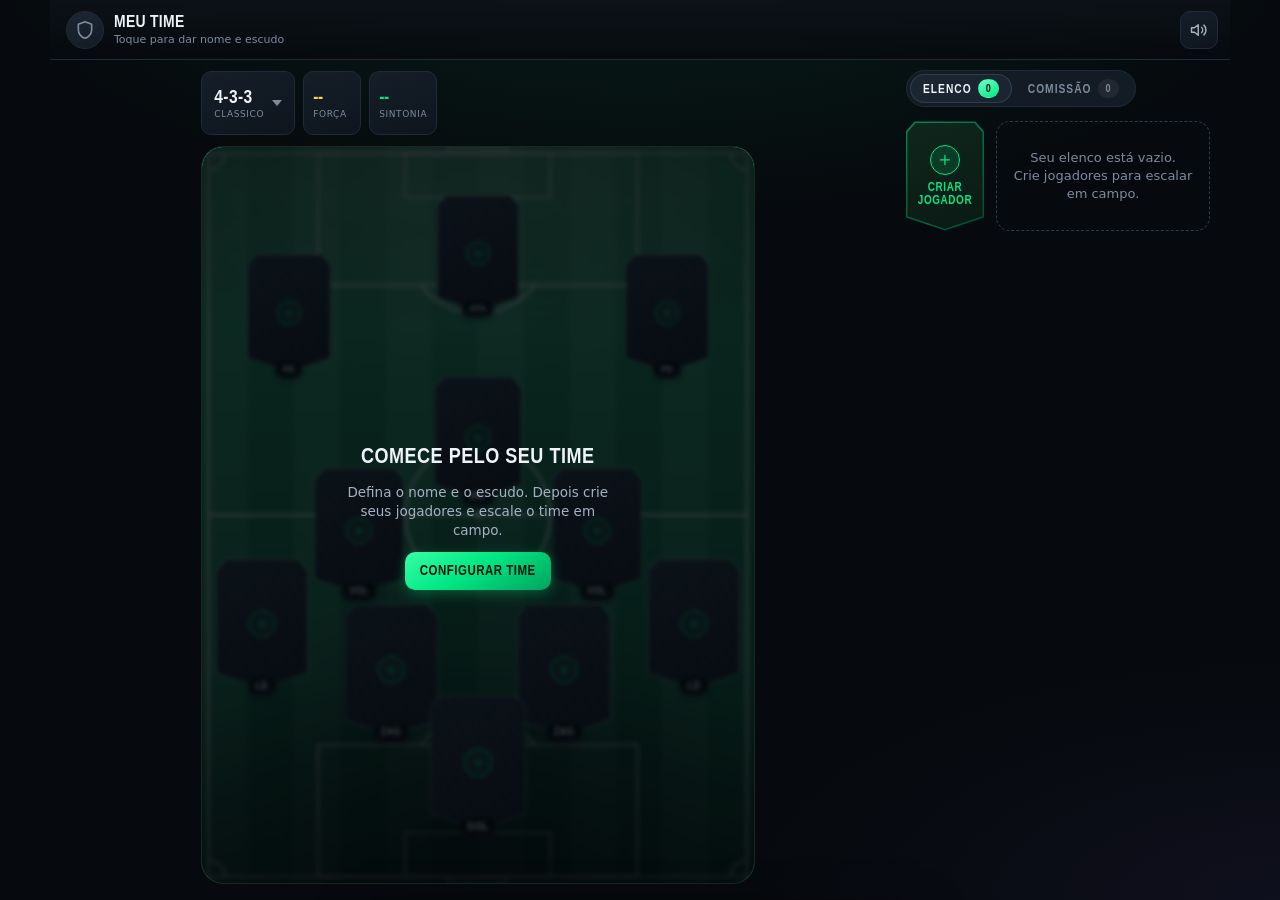
==== index.html @ e3fd5c2d "Devolve as abas ao elenco e à comissão Os dois trilhos empilhados custavam quase 100px de altura em " ====
<!DOCTYPE html>
<html lang="pt-BR">
<head>
<meta charset="UTF-8" />
<meta name="viewport" content="width=device-width, initial-scale=1, viewport-fit=cover, maximum-scale=1, user-scalable=no" />
<title>NoTatiko — Monte seu time</title>
<meta name="description" content="NoTatiko: monte seu time de futebol com cards de score, escolha a tática e escale os 11. Funciona offline." />
<meta name="theme-color" content="#05070a" />
<meta name="mobile-web-app-capable" content="yes" />
<meta name="apple-mobile-web-app-capable" content="yes" />
<meta name="apple-mobile-web-app-status-bar-style" content="black-translucent" />
<meta name="apple-mobile-web-app-title" content="NoTatiko" />
<link rel="manifest" href="manifest.json" />
<link rel="icon" href="icons/icon-192.png" />
<link rel="apple-touch-icon" href="icons/icon-192.png" />
<link rel="stylesheet" href="css/style.css" />
</head>
<body>

<div class="app">

  <header class="topo">
    <button class="time-id" id="btn-time" aria-label="Editar time">
      <span class="escudo" id="topo-escudo"></span>
      <span class="time-txt">
        <b id="topo-nome">Meu Time</b>
        <small id="topo-sub">Toque para configurar</small>
      </span>
    </button>
    <button class="btn-icone" id="btn-som" aria-label="Trilha sonora"></button>
  </header>

  <div class="conteudo">

    <section class="coluna-campo">

      <div class="barra-tatica">
        <button class="btn-tatica" id="btn-tatica">
          <span class="tatica-txt">
            <b id="tatica-nome">4-3-3</b>
            <small id="tatica-variacao">Clássico</small>
          </span>
          <span class="seta"></span>
        </button>

        <button class="metrica" id="metrica-forca">
          <b id="valor-forca">--</b>
          <span>Força</span>
        </button>
        <button class="metrica" id="metrica-encaixe">
          <b id="valor-encaixe">--</b>
          <span>Sintonia</span>
        </button>
      </div>

      <div class="palco">

        <div class="gramado" id="gramado">
        <div class="gramado-fundo">
          <div class="grama"></div>
          <svg class="linhas" viewBox="0 0 680 907" preserveAspectRatio="none" aria-hidden="true">
            <defs>
              <clipPath id="recorte-meio"><circle cx="340" cy="453.5" r="89" /></clipPath>
            </defs>

            <image id="escudo-campo" class="escudo-campo" x="251" y="364.5" width="178" height="178"
                   clip-path="url(#recorte-meio)" preserveAspectRatio="xMidYMid slice" />

            <g class="linha-campo">
              <rect x="8" y="8" width="664" height="891" />
              <line x1="8" y1="453.5" x2="672" y2="453.5" />
              <circle cx="340" cy="453.5" r="89" />

              <rect x="143.2" y="8" width="393.6" height="162" />
              <rect x="250.5" y="8" width="179" height="54" />
              <path d="M 269.3 170 A 89 89 0 0 0 410.7 170" />

              <rect x="143.2" y="737" width="393.6" height="162" />
              <rect x="250.5" y="845" width="179" height="54" />
              <path d="M 269.3 737 A 89 89 0 0 1 410.7 737" />

              <path d="M 8 28 A 20 20 0 0 0 28 8" />
              <path d="M 652 8 A 20 20 0 0 0 672 28" />
              <path d="M 8 879 A 20 20 0 0 1 28 899" />
              <path d="M 652 899 A 20 20 0 0 1 672 879" />

              <rect class="gol-trave" x="304" y="0" width="72" height="8" />
              <rect class="gol-trave" x="304" y="899" width="72" height="8" />
            </g>

            <g class="marca-ponto">
              <circle cx="340" cy="453.5" r="5" />
              <circle cx="340" cy="116" r="5" />
              <circle cx="340" cy="791" r="5" />
            </g>
          </svg>
        </div>
          <div class="slots" id="slots"></div>
        </div>
      </div>
    </section>

    <section class="coluna-elenco">
      <div class="elenco-topo">
        <div class="abas" role="tablist" aria-label="Elenco e comissão técnica">
          <button type="button" class="aba ativa" id="aba-elenco" role="tab"
                  aria-selected="true" aria-controls="trilho">
            Elenco <span class="contador" id="qtd-elenco">0</span>
          </button>
          <button type="button" class="aba" id="aba-comissao" role="tab"
                  aria-selected="false" aria-controls="trilho-comissao">
            Comissão <span class="contador" id="qtd-comissao">0</span>
          </button>
        </div>
      </div>
      <div class="trilho" id="trilho" role="tabpanel" aria-labelledby="aba-elenco"></div>
      <div class="trilho trilho-comissao" id="trilho-comissao" role="tabpanel"
           aria-labelledby="aba-comissao" hidden></div>
    </section>

  </div>
</div>

<div class="camada-arrasto" id="camada-arrasto"></div>

<div class="folha-fundo" id="folha-fundo"></div>
<div class="folha" id="folha" role="dialog" aria-modal="true">
  <div class="folha-alca" id="folha-alca"><span></span></div>
  <header class="folha-topo">
    <h2 id="folha-titulo"></h2>
    <button class="btn-icone" id="folha-fechar" aria-label="Fechar"></button>
  </header>
  <div class="folha-corpo" id="folha-corpo"></div>
  <footer class="folha-rodape" id="folha-rodape"></footer>
</div>

<div class="dialogo-fundo" id="dialogo-fundo">
  <div class="dialogo" role="alertdialog" aria-modal="true" aria-labelledby="dialogo-titulo">
    <h3 id="dialogo-titulo"></h3>
    <p id="dialogo-texto"></p>
    <div class="dialogo-acoes">
      <button class="btn btn-neutro" id="dialogo-nao"></button>
      <button class="btn btn-perigo" id="dialogo-sim"></button>
    </div>
  </div>
</div>

<div class="revelacao" id="revelacao"><div class="revelacao-carta" id="revelacao-carta"></div></div>

<script type="module" src="js/app.js"></script>
</body>
</html>
---- css/style.css ----
/* =========================================================
   NoTatiko — Monte seu time
   Tema escuro, layout de uma tela só.
   ========================================================= */

  :root {
  /* superfícies — nenhuma cor chapada: tudo tem gradiente ou luz ambiente */
  --fundo: #06090d;
  --painel: #0d131a;
  --painel-2: #131b24;
  --painel-3: #1b2531;
  --sup-1: linear-gradient(160deg, #151e29, #0e151d);
  --sup-2: linear-gradient(160deg, #1c2733, #131b25);
  --borda: #202b38;
  --borda-clara: #2e3c4c;

  --texto: #eef3f8;
  --texto-2: #a4b2c2;
  --texto-3: #7d8b9d;   /* AA: 5.6:1 sobre o fundo */

  --acento: #00e884;
  --acento-escuro: #00a35d;
  --acento-suave: rgba(0, 232, 132, .13);
  --ouro: #ffd257;
  --ambar: #ffab2e;
  --vermelho: #ff5457;

  /* metais das cartas */
  --bronze-1: #f6cba4; --bronze-2: #c8814a; --bronze-3: #7d4520; --bronze-4: #e5a870;
  --prata-1: #ffffff;  --prata-2: #d2dbe5;  --prata-3: #8d99a8;  --prata-4: #f3f7fb;
  --ouro-1: #fff8d6;   --ouro-2: #f4cf68;   --ouro-3: #b9861a;   --ouro-4: #ffeba6;
  --elite-1: #6a4ac0;  --elite-2: #2c1656;  --elite-3: #150a2b;  --elite-4: #8a5ce0;

  --raio: 14px;
  --raio-sm: 10px;
  --raio-lg: 22px;

  --sombra: 0 18px 40px rgba(0, 0, 0, .6);
  --sombra-carta: 0 6px 16px rgba(0, 0, 0, .55);

  --fonte: system-ui, -apple-system, "Segoe UI", Roboto, "Helvetica Neue", Arial, sans-serif;
  --fonte-cond: "Roboto Condensed", "Arial Narrow", "Liberation Sans Narrow", "DejaVu Sans Condensed", var(--fonte);

  --topo-h: 60px;
  --barra-h: 64px;
  --barra-margem: 11px;
  --proporcao-campo: 0.75;

  /* ritmo vertical compartilhado entre o botão de tática e os indicadores,
     para as duas linhas de texto alinharem entre as três caixas */
  --valor-tam: 19px;
  --valor-altura: 1.05;
  --rotulo-tam: 9px;
  --rotulo-altura: 1.1;
  --rotulo-espaco: 3px;
}

* { box-sizing: border-box; -webkit-tap-highlight-color: transparent; }

html, body {
  height: 100%;
  margin: 0;
  overflow: hidden;
  overscroll-behavior: none;
}

body {
  background:
    radial-gradient(90% 55% at 50% -8%, rgba(0, 232, 132, .10), transparent 60%),
    radial-gradient(70% 45% at 100% 100%, rgba(120, 90, 220, .08), transparent 60%),
    var(--fundo);
  background-attachment: fixed;
  color: var(--texto);
  font-family: var(--fonte);
  font-size: 15px;
  line-height: 1.4;
  -webkit-font-smoothing: antialiased;
  user-select: none;
}

img { display: block; max-width: 100%; -webkit-user-drag: none; }
button { font: inherit; color: inherit; background: none; border: none; padding: 0; cursor: pointer; }
input, select { font: inherit; color: inherit; }
svg { display: block; width: 100%; height: 100%; }

::-webkit-scrollbar { width: 5px; height: 5px; }
::-webkit-scrollbar-thumb { background: var(--borda-clara); border-radius: 4px; }
::-webkit-scrollbar-track { background: transparent; }

/* =========================================================
   Estrutura
   ========================================================= */

.app {
  height: 100dvh;
  display: flex;
  flex-direction: column;
  max-width: 1180px;
  margin: 0 auto;
  padding-top: env(safe-area-inset-top);
}

.conteudo {
  flex: 1;
  min-height: 0;
  display: flex;
  flex-direction: column;
}

/* ---------------- Topo ---------------- */

.topo {
  height: var(--topo-h);
  flex-shrink: 0;
  display: flex;
  align-items: center;
  gap: 10px;
  padding: 0 12px;
  background: linear-gradient(180deg, rgba(13, 18, 24, .96), rgba(7, 10, 14, .82));
  border-bottom: 1px solid var(--borda);
  backdrop-filter: blur(10px);
}

.time-id {
  flex: 1;
  min-width: 0;
  display: flex;
  align-items: center;
  gap: 10px;
  padding: 4px 6px 4px 4px;
  border-radius: var(--raio-sm);
  transition: background .15s;
}
.time-id:active { background: var(--painel-2); }

.escudo {
  width: 38px;
  height: 38px;
  flex-shrink: 0;
  border-radius: 50%;
  background: var(--sup-2);
  border: 1px solid var(--borda);
  overflow: hidden;
  display: flex;
  align-items: center;
  justify-content: center;
  color: var(--texto-3);
}
.escudo img { width: 100%; height: 100%; object-fit: cover; }
.escudo svg { width: 20px; height: 20px; }

.time-txt { min-width: 0; text-align: left; }
.time-txt b {
  display: block;
  font-family: var(--fonte-cond);
  font-size: 17px;
  font-weight: 800;
  letter-spacing: .3px;
  text-transform: uppercase;
  white-space: nowrap;
  overflow: hidden;
  text-overflow: ellipsis;
  line-height: 1.15;
}
.time-txt small {
  display: block;
  font-size: 11px;
  color: var(--texto-3);
  white-space: nowrap;
  overflow: hidden;
  text-overflow: ellipsis;
}

/* ---------------- Barra de tática + indicadores ---------------- */

.barra-tatica {
  display: flex;
  align-items: stretch;
  gap: 8px;
  /* Largura igual à do gramado. Em pé o campo ocupa tudo, então 100% basta.
     Nas duas colunas o campo é limitado pela altura — e essa altura é
     conhecida (tela menos topo, barra e respiro), então dá para calcular a
     largura dele aqui mesmo, sem medir nada em JS. */
  width: 100%;
  height: var(--barra-h);
  /* respiro acima e abaixo: a barra não deve encostar no topo nem no gramado */
  margin: var(--barra-margem) auto;
  padding: 0;
  flex-shrink: 0;
}
.barra-tatica .metrica:first-of-type { margin-left: auto; }

.btn-tatica {
  flex: 0 1 auto;
  min-width: 0;
  display: flex;
  align-items: center;
  gap: 8px;
  padding: 6px 12px;
  border-radius: var(--raio-sm);
  background: var(--sup-1);
  border: 1px solid var(--borda);
  text-align: left;
  transition: border-color .15s, background .15s;
}
.btn-tatica:active { background: var(--painel-3); }
.tatica-txt {
  flex: 1;
  min-width: 0;
  display: flex;
  flex-direction: column;
  justify-content: center;
}
.tatica-txt b {
  display: block;
  font-family: var(--fonte-cond);
  font-size: var(--valor-tam);
  font-weight: 800;
  letter-spacing: .4px;
  line-height: var(--valor-altura);
}
.tatica-txt small {
  display: block;
  font-size: var(--rotulo-tam);
  line-height: var(--rotulo-altura);
  margin-top: var(--rotulo-espaco);
  text-transform: uppercase;
  letter-spacing: .6px;
  color: var(--texto-3);
  white-space: nowrap;
  overflow: hidden;
  text-overflow: ellipsis;
}
.btn-tatica .seta {
  width: 0; height: 0;
  flex-shrink: 0;
  border-left: 5px solid transparent;
  border-right: 5px solid transparent;
  border-top: 6px solid var(--texto-3);
}

.metrica {
  min-width: 58px;
  padding: 6px 9px;
  border-radius: var(--raio-sm);
  background: var(--sup-1);
  border: 1px solid var(--borda);
  text-align: center;
  display: flex;
  flex-direction: column;
  justify-content: center;
  transition: border-color .15s;
}
.metrica:active { border-color: var(--borda-clara); }
.metrica b {
  display: block;
  font-family: var(--fonte-cond);
  font-size: var(--valor-tam);
  font-weight: 800;
  letter-spacing: -.3px;
  line-height: var(--valor-altura);
  color: var(--ouro);
}
.metrica span {
  display: block;
  font-size: var(--rotulo-tam);
  line-height: var(--rotulo-altura);
  margin-top: var(--rotulo-espaco);
  text-transform: uppercase;
  letter-spacing: .6px;
  color: var(--texto-3);
}
#metrica-encaixe b { color: var(--acento); }
.metrica b.pulso { animation: pulso-num .5s cubic-bezier(.2, .9, .3, 1); }
@keyframes pulso-num {
  0%   { transform: scale(1); }
  35%  { transform: scale(1.32); filter: brightness(1.5); }
  100% { transform: scale(1); }
}

.btn-icone {
  width: 38px; height: 38px;
  flex-shrink: 0;
  border-radius: 10px;
  background: var(--sup-1);
  border: 1px solid var(--borda);
  color: var(--texto-2);
  display: flex; align-items: center; justify-content: center;
  transition: transform .12s, color .15s, border-color .15s;
}
.btn-icone svg { width: 18px; height: 18px; }
.btn-icone:active { transform: scale(.92); }
.btn-icone.ativo { color: var(--acento); border-color: rgba(0, 224, 122, .4); background: var(--acento-suave); }

/* =========================================================
   Campo
   ========================================================= */

.coluna-campo {
  position: relative;
  flex: 1;
  min-height: 0;
  display: flex;
  flex-direction: column;
  padding: 0 12px;
}

/* o palco centraliza o gramado; o gramado guarda a proporção de um campo em pé,
   então em telas baixas ele encolhe em vez de virar uma faixa achatada */
.palco {
  flex: 1;
  min-height: 0;
  display: flex;
  justify-content: center;
}

.gramado {
  position: relative;
  height: 100%;
  aspect-ratio: var(--proporcao-campo);
  max-width: 100%;
  container-type: size;
  border-radius: var(--raio-lg);
  overflow: hidden;
  background: #05170f;
  border: 1px solid rgba(255, 255, 255, .08);
  isolation: isolate;
}

/* o gramado preenche exatamente o container: nenhuma carta cai fora dele */
.gramado-fundo { position: absolute; inset: 0; overflow: hidden; }

.grama {
  position: absolute; inset: 0;
  background:
    radial-gradient(135% 62% at 50% -6%, rgba(214, 255, 232, .22), transparent 62%),
    repeating-linear-gradient(90deg,
      rgba(255, 255, 255, .055) 0 8.3333%,
      rgba(0, 0, 0, .05) 8.3333% 16.6666%),
    linear-gradient(180deg, #22945f 0%, #18754e 44%, #0d4c31 100%);
  background-color: #18754e;
}

/* linhas do campo desenhadas em SVG (proporção real: 105m x 68m) */
.linhas { position: absolute; inset: 0; width: 100%; height: 100%; }
.linha-campo {
  fill: none;
  stroke: rgba(255, 255, 255, .46);
  stroke-width: 3.8;
  vector-effect: non-scaling-stroke;
}
.linha-campo .gol-trave { fill: rgba(255, 255, 255, .12); }
.marca-ponto { fill: rgba(255, 255, 255, .5); }

/* escudo pintado dentro do círculo central */
.escudo-campo { opacity: .42; mix-blend-mode: luminosity; }

/* vinheta e luz de estádio */
.gramado::after {
  content: '';
  position: absolute; inset: 0;
  pointer-events: none;
  z-index: 1;
  background:
    radial-gradient(120% 60% at 50% -10%, rgba(190, 255, 220, .18), transparent 60%),
    radial-gradient(100% 80% at 50% 100%, rgba(0, 0, 0, .5), transparent 55%),
    linear-gradient(180deg, rgba(0, 0, 0, .35), transparent 25%, transparent 70%, rgba(0, 0, 0, .45));
}

/* área útil: recuo para a carta + pílula caberem dentro do gramado */
.slots { position: absolute; inset: 4% 1% 6%; z-index: 2; }

.slot {
  position: absolute;
  transform: translate(-50%, -50%) scale(var(--escala, 1));
  /* limita pela largura E pela altura do gramado: em telas baixas a carta
     encolhe em vez de vazar para fora do campo */
  width: min(17.5cqw, 13cqh);
  max-width: 96px;
  display: flex;
  flex-direction: column;
  align-items: center;
  touch-action: none;
  cursor: grab;
}
/* estados do slot */
.slot.alvo .carta { outline: 2px solid var(--acento); outline-offset: 3px; }
.slot.alvo .pilula { border-color: var(--acento); color: var(--acento); }
.slot.arrastando { opacity: .25; }

/* a carta mede 7.4em de largura: a fonte deriva do tamanho do slot para casarem */
.slot .carta { width: 100%; font-size: min(2.365cqw, 1.756cqh, 13px); }

/* etiqueta da posição sob a carta */
.pilula {
  /* encaixada na ponta da carta: o chanfro afina até um bico, então a faixa de
     baixo está vazia. Fora dali, a carta do jogador de trás cobria o rótulo.
     position+z-index porque a carta é posicionada e pintaria por cima. */
  position: relative;
  z-index: 1;
  margin-top: -1.35em;
  font-family: var(--fonte-cond);
  font-size: min(2.3cqw, 1.7cqh, 11px);
  font-weight: 800;
  letter-spacing: .5px;
  padding: 2px 8px;
  border-radius: 20px;
  background: rgba(5, 9, 13, .9);
  border: 1px solid var(--borda-clara);
  color: var(--texto);
  white-space: nowrap;
  box-shadow: 0 2px 6px rgba(0, 0, 0, .45);
}
.pilula.fora { color: var(--ambar); border-color: rgba(255, 171, 46, .5); }

/* =========================================================
   Carta do jogador — acabamento metálico por tier
   ========================================================= */

.carta {
  /* metal padrão: bronze */
  --m1: var(--bronze-1); --m2: var(--bronze-2); --m3: var(--bronze-3); --m4: var(--bronze-4);
  --tinta: #33200e;
  --brilho: rgba(255, 255, 255, .55);
  --halo: rgba(190, 120, 60, .35);

  position: relative;
  width: 7.4em;
  aspect-ratio: 1 / 1.4;
  font-size: 13px;
  color: var(--tinta);
  /* liga metálica: bandas claras e escuras em ângulo + base do tier */
  background:
    repeating-linear-gradient(152deg,
      rgba(255, 255, 255, .085) 0 2px,
      rgba(0, 0, 0, .07) 2px 5px),
    linear-gradient(152deg,
      var(--m1) 0%, var(--m2) 26%, var(--m3) 47%,
      var(--m4) 63%, var(--m2) 80%, var(--m3) 100%);
  clip-path: polygon(0 9%, 11% 0, 89% 0, 100% 9%, 100% 88%, 50% 100%, 0 88%);
  filter: drop-shadow(0 5px 12px rgba(0, 0, 0, .5)) drop-shadow(0 0 10px var(--halo));
  display: flex;
  flex-direction: column;
  align-items: center;
  padding: .45em .42em 1.42em;
  overflow: hidden;
}

/* reflexo especular que atravessa a carta */
.carta::before {
  content: '';
  position: absolute;
  inset: 0;
  background:
    linear-gradient(108deg,
      transparent 24%,
      var(--brilho) 38%,
      rgba(255, 255, 255, .14) 45%,
      transparent 56%),
    linear-gradient(196deg, rgba(255, 255, 255, .3), transparent 38%);
  pointer-events: none;
}

.carta.prata {
  --m1: var(--prata-1); --m2: var(--prata-2); --m3: var(--prata-3); --m4: var(--prata-4);
  --tinta: #16202b;
  --brilho: rgba(255, 255, 255, .8);
  --halo: rgba(180, 200, 220, .3);
}

.carta.ouro {
  --m1: var(--ouro-1); --m2: var(--ouro-2); --m3: var(--ouro-3); --m4: var(--ouro-4);
  --tinta: #2e2000;
  --brilho: rgba(255, 255, 255, .75);
  --halo: rgba(255, 200, 70, .42);
}

/* elite: metal escuro com película holográfica */
.carta.elite {
  --m1: var(--elite-1); --m2: var(--elite-2); --m3: var(--elite-3); --m4: var(--elite-4);
  --tinta: #f7f2ff;
  --brilho: rgba(255, 255, 255, .45);
  --halo: rgba(150, 90, 255, .5);
}
.carta.elite::after {
  content: '';
  position: absolute;
  inset: 0;
  background: conic-gradient(from 200deg at 28% -10%,
    rgba(255, 90, 190, .75), rgba(120, 130, 255, .7), rgba(80, 245, 220, .7),
    rgba(255, 225, 120, .7), rgba(255, 90, 190, .75));
  mix-blend-mode: color-dodge;
  opacity: .3;
  pointer-events: none;
}

.carta-corpo {
  width: 100%;
  flex: 1;
  min-height: 0;
  display: flex;
  align-items: center;
  gap: .1em;
  padding-left: .2em;
  z-index: 1;
}
.carta-nota {
  display: flex;
  flex-direction: column;
  align-items: center;
  line-height: 1;
  flex-shrink: 0;
}
.carta-nota b {
  font-family: var(--fonte-cond);
  font-size: 1.85em;
  font-weight: 800;
  letter-spacing: -.02em;
}
.carta-nota span {
  font-family: var(--fonte-cond);
  font-size: .78em;
  font-weight: 700;
  letter-spacing: .06em;
  opacity: .88;
  margin-top: .1em;
}
/* escudo do clube na faixa inferior, como nos cards de verdade */
.carta-foto {
  width: 3.75em; height: 3.75em;
  margin-left: auto;
  border-radius: 50%;
  overflow: hidden;
  background: rgba(0, 0, 0, .16);
  border: .11em solid rgba(255, 255, 255, .42);
  display: flex; align-items: center; justify-content: center;
  z-index: 1;
  flex-shrink: 0;
}
.carta-foto img { width: 100%; height: 100%; object-fit: cover; object-position: center 22%; }
.carta-foto svg { width: 55%; height: 55%; opacity: .45; }

.carta-nome {
  width: 100%;
  flex-shrink: 0;
  text-align: center;
  font-family: var(--fonte-cond);
  font-size: .92em;
  font-weight: 800;
  letter-spacing: .04em;
  text-transform: uppercase;
  padding: .1em 0;
  margin-top: .18em;
  border-top: .1em solid rgba(0, 0, 0, .22);
  border-bottom: .1em solid rgba(0, 0, 0, .22);
  white-space: nowrap;
  overflow: hidden;
  text-overflow: ellipsis;
  z-index: 1;
}

/* apelidos compridos: fonte menor para caberem sem reticências */
.carta-nome.nome-g { font-size: .78em; letter-spacing: .02em; }
.carta-nome.nome-xg { font-size: .66em; letter-spacing: 0; }

.carta-stats {
  width: 100%;
  flex-shrink: 0;
  display: grid;
  grid-template-columns: repeat(3, 1fr);
  gap: .04em .08em;
  margin-top: .26em;
  z-index: 1;
  font-family: var(--fonte-cond);
}
.carta-stats div {
  display: flex;
  align-items: baseline;
  justify-content: center;
  gap: .18em;
  line-height: 1.05;
}
/* padrão (cartas pequenas): só os números, na ordem RIT FIN PAS / DRI DEF FIS */
.carta-stats b { font-size: 1.02em; font-weight: 800; }
.carta-stats i { display: none; font-size: .68em; font-style: normal; font-weight: 700; opacity: .72; }

/* cartas grandes (prévia, revelação): com os rótulos */
.carta.detalhada .carta-stats { gap: .1em .12em; }
.carta.detalhada .carta-stats b { font-size: .74em; }
.carta.detalhada .carta-stats i { display: inline; font-size: .54em; }

/* carta vazia */
.carta.vazia {
  --c1: rgba(255, 255, 255, .17); --c2: rgba(255, 255, 255, .1);
  background: rgba(255, 255, 255, .16);
  filter: none;
  padding: 0;
  align-items: stretch;
}
.carta.vazia::before { content: none; }
.carta-vazia-interna {
  position: absolute;
  inset: .13em;
  clip-path: polygon(0 9%, 11% 0, 89% 0, 100% 9%, 100% 88%, 50% 100%, 0 88%);
  background:
    repeating-linear-gradient(58deg, rgba(255, 255, 255, .045) 0 2px, transparent 2px 10px),
    linear-gradient(160deg, #223140, #131b24);
  display: flex;
  align-items: center;
  justify-content: center;
}
.carta-vazia-interna span {
  width: 2.2em; height: 2.2em;
  border-radius: 50%;
  border: .13em solid var(--acento);
  color: var(--acento);
  display: flex; align-items: center; justify-content: center;
  background: rgba(0, 224, 122, .12);
}
.carta-vazia-interna svg { width: 55%; height: 55%; }

/* =========================================================
   Elenco (trilho)
   ========================================================= */

.coluna-elenco {
  /* medida única dos dois trilhos: a carta do jogador tem 7.4em de largura, a
     credencial tem essa largura direto. Mesma proporção (1/1.4), mesmo tamanho. */
  --carta-trilho: 78px;
  flex-shrink: 0;
  padding: 8px 0 calc(6px + env(safe-area-inset-bottom));
}

/* abas: elenco e comissão dividem o mesmo espaço, uma de cada vez */
.abas {
  display: flex;
  gap: 3px;
  padding: 3px;
  border-radius: 22px;
  background: var(--painel-2);
  border: 1px solid var(--borda);
}
.aba {
  display: inline-flex;
  align-items: center;
  gap: 6px;
  padding: 5px 13px;
  border-radius: 20px;
  font-family: var(--fonte-cond);
  font-size: 12.5px;
  font-weight: 800;
  letter-spacing: 1px;
  text-transform: uppercase;
  color: var(--texto-3);
  transition: color .15s, background .15s, transform .12s;
}
.aba:active { transform: scale(.97); }
.aba .contador { background: rgba(255, 255, 255, .06); border-color: transparent; }
.aba.ativa {
  background: var(--painel-3);
  color: var(--texto);
  box-shadow: inset 0 0 0 1px var(--borda-clara);
}
.aba.ativa .contador {
  background: linear-gradient(150deg, #6effc0, var(--acento));
  color: #04180f;
  font-weight: 700;
}
.trilho[hidden] { display: none; }

.elenco-topo {
  display: flex;
  align-items: center;
  justify-content: space-between;
  gap: 10px;
  padding: 0 12px 7px;
}
.elenco-topo h2 {
  margin: 0;
  font-family: var(--fonte-cond);
  font-size: 14px;
  font-weight: 800;
  letter-spacing: 1.2px;
  text-transform: uppercase;
  color: var(--texto-2);
  display: flex;
  align-items: center;
  gap: 7px;
}
.contador {
  font-size: 11px;
  padding: 1px 7px;
  border-radius: 20px;
  background: var(--painel-2);
  border: 1px solid var(--borda);
  color: var(--texto-3);
  letter-spacing: 0;
}

.btn {
  padding: 9px 15px;
  border-radius: var(--raio-sm);
  font-family: var(--fonte-cond);
  font-size: 14px;
  font-weight: 800;
  letter-spacing: .5px;
  text-transform: uppercase;
  display: inline-flex;
  align-items: center;
  justify-content: center;
  gap: 7px;
  transition: transform .12s, filter .15s;
  white-space: nowrap;
}
.btn:active { transform: scale(.96); }
.btn svg { width: 15px; height: 15px; }
.btn-acento {
  background: linear-gradient(150deg, #37ffa4, var(--acento) 45%, var(--acento-escuro));
  color: #03170e;
  box-shadow: 0 4px 14px rgba(0, 232, 132, .3);
}
.btn-neutro { background: var(--painel-3); color: var(--texto); border: 1px solid var(--borda-clara); }
.btn-perigo { background: rgba(255, 77, 79, .12); color: var(--vermelho); border: 1px solid rgba(255, 77, 79, .35); }
.btn-largo { width: 100%; padding: 13px 18px; font-size: 15px; }
.btn[disabled] { opacity: .35; pointer-events: none; }

.trilho {
  display: flex;
  gap: 10px;
  overflow-x: auto;
  /* folga no topo para a carta selecionada crescer sem ser cortada */
  padding: 15px 12px 7px;
  scroll-snap-type: x proximity;
  /* casado com a carta para que trocar de aba não mexa na altura da coluna */
  min-height: calc(var(--carta-trilho) * 1.4 + 22px);
  align-items: flex-start;
}
.trilho::-webkit-scrollbar { height: 4px; }

.item-trilho {
  flex-shrink: 0;
  scroll-snap-align: start;
  position: relative;
  touch-action: pan-x;
  cursor: grab;
  transition: transform .15s;
}
.item-trilho .carta { font-size: calc(var(--carta-trilho) / 7.4); }
.item-trilho:active { transform: scale(.95); }
/* já está em campo: some da lista de disponíveis, sem resposta ao toque */
.item-trilho.escalado {
  opacity: .38;
  cursor: default;
  touch-action: auto;
}
.item-trilho.escalado:active { transform: none; }
.item-trilho.arrastando { opacity: .25; }

.trilho-vazio {
  flex: 1;
  min-height: calc(var(--carta-trilho) * 1.4);
  border: 1px dashed var(--borda-clara);
  border-radius: var(--raio);
  display: flex;
  flex-direction: column;
  align-items: center;
  justify-content: center;
  gap: 4px;
  color: var(--texto-3);
  font-size: 13px;
  text-align: center;
  padding: 12px;
}

/* fantasma do arrasto */
.camada-arrasto {
  position: fixed;
  inset: 0;
  pointer-events: none;
  z-index: 90;
}
.fantasma {
  position: absolute;
  transform: translate(-50%, -50%) scale(1.06) rotate(-3deg);
  filter: drop-shadow(0 20px 30px rgba(0, 0, 0, .6));
  transition: none;
}
.fantasma .carta { font-size: 14px; }


/* ---------------- Seleção e ações na carta ---------------- */

/* a carta escolhida se eleva — é o que indica a seleção, sem precisar de texto */
.slot .carta, .item-trilho .carta { transition: transform .28s cubic-bezier(.2, .9, .3, 1); }

.slot.selecionado { z-index: 12; }
.slot.selecionado .carta {
  transform: translateY(-9px) scale(1.18);
  animation: respirar 1.6s ease-in-out infinite;
}
.item-trilho.selecionado .carta {
  transform: translateY(-5px) scale(1.1);
  animation: respirar 1.6s ease-in-out infinite;
}
.slot.selecionado .pilula { border-color: var(--acento); color: var(--acento); }

@keyframes respirar {
  0%, 100% { filter: drop-shadow(0 10px 16px rgba(0, 0, 0, .6)) drop-shadow(0 0 8px var(--acento)); }
  50%      { filter: drop-shadow(0 14px 22px rgba(0, 0, 0, .65)) drop-shadow(0 0 18px var(--acento)); }
}

/* destinos possíveis chamam o toque */
.slot.destino .carta.vazia { animation: convidar 1.5s ease-in-out infinite; }
.slot.destino .carta:not(.vazia) { animation: oscilar 2.2s ease-in-out infinite; }
@keyframes convidar {
  0%, 100% { transform: scale(1); box-shadow: 0 0 0 0 rgba(0, 232, 132, 0); }
  50%      { transform: scale(1.06); box-shadow: 0 0 0 4px rgba(0, 232, 132, .3); }
}
@keyframes oscilar {
  0%, 100% { transform: translateY(0); }
  50%      { transform: translateY(-3px); }
}

/* a posição pisca quando a carta aterrissa — só luz, sem mexer no transform,
   que pertence à animação de voo */
.slot.aterrissou .carta { animation: aterrissar .65s ease-out; }
@keyframes aterrissar {
  0%   { filter: drop-shadow(0 0 0 transparent); }
  35%  { filter: drop-shadow(0 0 20px var(--acento)) brightness(1.25); }
  100% { filter: drop-shadow(0 0 0 transparent); }
}
.slot.aterrissou .pilula { animation: pilula-chegou .65s ease-out; }
@keyframes pilula-chegou {
  0%, 100% { border-color: var(--borda-clara); color: var(--texto); }
  35%      { border-color: var(--acento); color: var(--acento); }
}

/* barrinha de ações presa na borda da carta */
.acoes-carta {
  position: absolute;
  left: 100%;
  top: 0;
  margin-left: 5px;
  display: flex;
  flex-direction: column;
  gap: 4px;
  z-index: 7;
}
.acoes-carta.esquerda { left: auto; right: 100%; margin: 0 5px 0 0; }
.acoes-carta button {
  width: 30px; height: 30px;
  border-radius: 50%;
  background: rgba(8, 12, 16, .94);
  border: 1px solid var(--borda-clara);
  color: var(--texto);
  display: flex; align-items: center; justify-content: center;
  box-shadow: 0 3px 10px rgba(0, 0, 0, .5);
  transition: transform .12s, background .15s, color .15s;
}
.acoes-carta button svg { width: 14px; height: 14px; }
.acoes-carta button:active { transform: scale(.9); }
.acoes-carta button[data-acao="tirar"],
.acoes-carta button[data-acao="excluir"] { color: var(--vermelho); border-color: rgba(255, 77, 79, .45); }
.acoes-carta button[data-acao="escalar"] { color: var(--acento); border-color: rgba(0, 224, 122, .45); }

.item-trilho { position: relative; }
.item-trilho.selecionado { opacity: 1; }
.item-trilho.selecionado .carta { outline: 2px solid var(--acento); outline-offset: 3px; }
/* no elenco a barrinha fica na base da carta, sem cobrir a nota */
.item-trilho.selecionado .acoes-carta {
  left: 50%; right: auto; top: auto; bottom: 8px;
  transform: translateX(-50%);
  margin: 0;
  flex-direction: row;
  gap: 5px;
}
.item-trilho.selecionado .acoes-carta button { width: 27px; height: 27px; }
.item-trilho.selecionado .acoes-carta button svg { width: 12px; height: 12px; }

/* elenco em modo "quem entra?" */
.trilho.escolhendo { background: rgba(0, 224, 122, .05); border-radius: var(--raio); }
.trilho.escolhendo .item-trilho.escalado { opacity: .22; }
.trilho.escolhendo .item-trilho:not(.escalado) .carta { outline: 1px solid rgba(0, 224, 122, .45); outline-offset: 2px; }


/* =========================================================
   Tática e análise (folhas)
   ========================================================= */

.ajuda { font-size: 12.5px; color: var(--texto-3); line-height: 1.5; margin: 6px 0 0; }

.destaque {
  display: flex;
  align-items: flex-start;
  gap: 16px;
  padding: 14px;
  border-radius: var(--raio);
  background: var(--painel-2);
  border: 1px solid var(--borda);
  margin-bottom: 16px;
}
.destaque-num {
  font-family: var(--fonte-cond);
  font-size: 34px;
  font-weight: 800;
  line-height: 1;
  color: var(--ouro);
  min-width: 66px;
  flex-shrink: 0;
  text-align: center;
}
/* porcentagens têm mais dígitos: fonte menor para não encostar no texto */
.destaque-num.pct { font-size: 27px; min-width: 72px; }
.destaque-num.bom { color: var(--acento); }
.destaque-num.medio { color: var(--ambar); }
.destaque-num.ruim { color: var(--vermelho); }
.destaque > div > b { display: block; font-size: 14.5px; margin-bottom: 3px; }
.destaque p b { color: var(--texto); }
.destaque p { margin: 0; font-size: 12.5px; color: var(--texto-2); line-height: 1.5; }

.medida { margin-bottom: 11px; }
.medida-topo { display: flex; justify-content: space-between; align-items: baseline; margin-bottom: 5px; }
.medida-topo span { font-size: 12.5px; color: var(--texto-2); }
.medida-topo b { font-family: var(--fonte-cond); font-size: 15px; font-weight: 800; }
.medida-trilho { height: 6px; border-radius: 4px; background: var(--painel-3); overflow: hidden; }
.medida-trilho i { display: block; height: 100%; border-radius: 4px; background: linear-gradient(90deg, var(--acento-escuro), var(--acento)); }

.lista-alerta {
  margin-top: 18px;
  padding: 12px 14px;
  border-radius: var(--raio);
  background: rgba(255, 171, 46, .07);
  border: 1px solid rgba(255, 171, 46, .3);
}
.lista-alerta > b { display: block; font-size: 12px; text-transform: uppercase; letter-spacing: 1px; color: var(--ambar); margin-bottom: 8px; }
.linha-alerta { display: flex; justify-content: space-between; align-items: center; gap: 12px; padding: 4px 0; font-size: 13.5px; }
.de-para { font-family: var(--fonte-cond); font-weight: 700; font-size: 13px; color: var(--texto-2); white-space: nowrap; }
.de-para i { font-style: normal; color: var(--texto-3); margin: 0 2px; }

/* =========================================================
   Folha (bottom sheet)
   ========================================================= */

.folha-fundo {
  position: fixed;
  inset: 0;
  background: rgba(3, 5, 8, .68);
  backdrop-filter: blur(3px);
  opacity: 0;
  pointer-events: none;
  transition: opacity .25s;
  z-index: 100;
}
.folha-fundo.aberta { opacity: 1; pointer-events: auto; }

.folha {
  position: fixed;
  left: 50%;
  bottom: 0;
  width: min(100%, 560px);
  height: 100dvh;
  transform: translate(-50%, 100%);
  border: none;
  box-shadow: var(--sombra);
  z-index: 101;
  display: flex;
  flex-direction: column;
  transition: transform .42s cubic-bezier(.22, 1, .36, 1);
  padding-bottom: env(safe-area-inset-bottom);
  overflow: hidden;
  /* arquibancada: luz de cima, brilho de campo embaixo */
  background:
    radial-gradient(115% 48% at 50% -4%, rgba(0, 232, 132, .20), transparent 58%),
    radial-gradient(80% 34% at 50% 104%, rgba(124, 92, 224, .16), transparent 60%),
    linear-gradient(180deg, #0c131b 0%, #080d13 45%, #05080c 100%);
}
.folha.aberta { transform: translate(-50%, 0); }
.folha.arrastando { transition: none; }

/* feixe de luz descendo por trás do conteúdo */
.folha::before {
  content: '';
  position: absolute;
  top: -22%;
  left: 50%;
  width: 150%;
  height: 62%;
  transform: translateX(-50%);
  background: conic-gradient(from 168deg at 50% 0%,
    transparent 0deg, rgba(255, 255, 255, .05) 12deg,
    transparent 26deg, rgba(0, 232, 132, .07) 38deg, transparent 52deg);
  pointer-events: none;
}

.folha-alca { padding: 9px 0 3px; display: flex; justify-content: center; cursor: grab; touch-action: none; }
.folha-alca span { width: 40px; height: 4px; border-radius: 4px; background: var(--borda-clara); }

.folha-topo {
  display: flex;
  align-items: center;
  justify-content: space-between;
  gap: 12px;
  padding: 2px 18px 14px;
  position: relative;
  z-index: 1;
}
.folha-topo h2 {
  margin: 0;
  font-family: var(--fonte-cond);
  font-size: 26px;
  font-weight: 800;
  letter-spacing: 1.4px;
  text-transform: uppercase;
  background: linear-gradient(180deg, #ffffff, #9fb2c6);
  -webkit-background-clip: text;
  background-clip: text;
  color: transparent;
}

.folha-corpo {
  flex: 1;
  overflow-y: auto;
  padding: 0 18px 6px;
  -webkit-overflow-scrolling: touch;
  position: relative;
  z-index: 1;
}

/* o conteúdo entra escalonado, dando ritmo à cena */
.folha.aberta .folha-corpo > * { animation: entrar-cena .45s cubic-bezier(.2, .9, .3, 1) backwards; }
.folha.aberta .folha-corpo > *:nth-child(1) { animation-delay: .06s; }
.folha.aberta .folha-corpo > *:nth-child(2) { animation-delay: .12s; }
.folha.aberta .folha-corpo > *:nth-child(3) { animation-delay: .18s; }
.folha.aberta .folha-corpo > *:nth-child(4) { animation-delay: .24s; }
.folha.aberta .folha-corpo > *:nth-child(n+5) { animation-delay: .3s; }
@keyframes entrar-cena {
  from { opacity: 0; transform: translateY(18px); }
}

.folha-rodape {
  padding: 14px 18px calc(16px + env(safe-area-inset-bottom));
  display: flex;
  gap: 10px;
  position: relative;
  z-index: 1;
  background: linear-gradient(180deg, transparent, rgba(4, 7, 10, .92) 38%);
}
.folha-rodape:empty { display: none; }
.folha-rodape .btn { flex: 1; }

/* =========================================================
   Formulário
   ========================================================= */

.campo { margin-bottom: 16px; }
.campo > label {
  display: block;
  font-size: 11px;
  font-weight: 700;
  letter-spacing: 1px;
  text-transform: uppercase;
  color: var(--texto-3);
  margin-bottom: 7px;
}

.entrada {
  width: 100%;
  background: var(--painel-2);
  border: 1px solid var(--borda);
  border-radius: var(--raio-sm);
  padding: 12px 14px;
  font-size: 15px;
  outline: none;
  transition: border-color .15s;
}
.entrada:focus { border-color: var(--acento); }
.entrada::placeholder { color: var(--texto-3); }

.chips { display: flex; flex-wrap: wrap; gap: 6px; }
.chip {
  padding: 8px 12px;
  border-radius: 8px;
  background: var(--painel-2);
  border: 1px solid var(--borda);
  color: var(--texto-2);
  font-family: var(--fonte-cond);
  font-size: 13px;
  font-weight: 700;
  letter-spacing: .4px;
  transition: all .14s;
}
.chip.ativo { background: var(--acento); border-color: var(--acento); color: #04180f; }

.linha-2 { display: grid; grid-template-columns: 1fr 1fr; gap: 12px; }

.upload {
  position: relative;
  display: flex;
  flex-direction: column;
  align-items: center;
  justify-content: center;
  gap: 6px;
  min-height: 104px;
  border: 1px dashed var(--borda-clara);
  border-radius: var(--raio);
  background: var(--painel-2);
  color: var(--texto-3);
  font-size: 12px;
  overflow: hidden;
  cursor: pointer;
  text-align: center;
  padding: 10px;
}
.upload svg { width: 22px; height: 22px; }
.upload input { display: none; }
.upload img { position: absolute; inset: 0; width: 100%; height: 100%; object-fit: cover; }
.upload.tem-img { border-style: solid; border-color: var(--borda); }

.atributo { margin-bottom: 13px; }
.atributo-topo {
  display: flex;
  align-items: baseline;
  justify-content: space-between;
  margin-bottom: 6px;
}
.atributo-topo span {
  font-size: 12px;
  font-weight: 600;
  color: var(--texto-2);
  letter-spacing: .3px;
}
.atributo-topo b {
  font-family: var(--fonte-cond);
  font-size: 16px;
  font-weight: 800;
  color: var(--texto);
  min-width: 26px;
  text-align: right;
}

input[type=range] {
  -webkit-appearance: none;
  appearance: none;
  width: 100%;
  height: 5px;
  border-radius: 3px;
  outline: none;
  background: linear-gradient(90deg, var(--acento) var(--pct, 50%), var(--painel-3) var(--pct, 50%));
}
input[type=range]::-webkit-slider-thumb {
  -webkit-appearance: none;
  width: 20px; height: 20px;
  border-radius: 50%;
  background: #fff;
  border: 4px solid var(--acento);
  cursor: pointer;
  box-shadow: 0 2px 6px rgba(0, 0, 0, .5);
}
input[type=range]::-moz-range-thumb {
  width: 20px; height: 20px;
  border-radius: 50%;
  background: #fff;
  border: 4px solid var(--acento);
  cursor: pointer;
}

/* lista de escolha de jogador */
/* lista de faixas */
/* =========================================================
   Estado vazio / boas-vindas
   ========================================================= */

.vazio-campo {
  position: absolute;
  inset: 0;
  z-index: 3;
  display: flex;
  flex-direction: column;
  align-items: center;
  justify-content: center;
  gap: 12px;
  padding: 24px;
  text-align: center;
  background: rgba(4, 8, 12, .74);
  backdrop-filter: blur(2px);
}
.vazio-campo h3 {
  margin: 0;
  font-family: var(--fonte-cond);
  font-size: 22px;
  font-weight: 800;
  letter-spacing: .5px;
  text-transform: uppercase;
}
.vazio-campo p { margin: 0; color: var(--texto-2); font-size: 13.5px; max-width: 280px; }

/* =========================================================
   Revelação da carta / toast
   ========================================================= */

.revelacao {
  position: fixed;
  inset: 0;
  z-index: 120;
  display: none;
  align-items: center;
  justify-content: center;
  background: radial-gradient(circle at 50% 45%, rgba(0, 224, 122, .16), rgba(3, 5, 8, .93) 62%);
}
.revelacao.aberta { display: flex; }
.revelacao-carta { animation: revelar .75s cubic-bezier(.2, .9, .25, 1); }
.revelacao-carta .carta { font-size: 30px; }
@keyframes revelar {
  0% { transform: scale(.5) rotateY(75deg); opacity: 0; }
  60% { transform: scale(1.06) rotateY(0); opacity: 1; }
  100% { transform: scale(1); }
}

.toast {
  position: fixed;
  left: 50%;
  bottom: calc(22px + env(safe-area-inset-bottom));
  transform: translateX(-50%);
  background: var(--painel-3);
  border: 1px solid var(--borda-clara);
  padding: 11px 18px;
  border-radius: 22px;
  font-size: 13.5px;
  font-weight: 600;
  z-index: 130;
  box-shadow: var(--sombra);
  animation: toast-in .22s ease, toast-out .25s ease 2.1s forwards;
  pointer-events: none;
  white-space: nowrap;
}
@keyframes toast-in { from { opacity: 0; transform: translate(-50%, 14px); } }
@keyframes toast-out { to { opacity: 0; transform: translate(-50%, 14px); } }

/* =========================================================
   Desktop — duas colunas
   ========================================================= */

@media (min-width: 900px), (orientation: landscape) and (max-height: 640px) {
  /* 3/4 é a proporção do gramado; 16px é o respiro inferior da coluna */
  .barra-tatica {
    max-width: calc((100dvh - var(--topo-h) - var(--barra-h) - (var(--barra-margem) * 2) - 16px) * var(--proporcao-campo));
  }
  .conteudo { flex-direction: row; gap: 16px; padding: 0 4px; }
  .coluna-campo { flex: 1; padding: 0 0 16px 12px; }
  .coluna-elenco {
    width: 320px;
    flex-shrink: 0;
    display: flex;
    flex-direction: column;
    min-height: 0;
    padding: 10px 12px 16px 0;
  }
  .elenco-topo { padding: 0 0 12px; }
  .trilho {
    flex-direction: row;
    flex-wrap: wrap;
    align-content: flex-start;
    overflow-y: auto;
    overflow-x: hidden;
    flex: 1;
    padding: 2px 4px 8px 0;
    gap: 12px;
  }
  .item-trilho { touch-action: none; }
  .trilho-vazio { width: 100%; }
  .gramado { max-height: none; }
}

@media (min-width: 900px) and (max-width: 1100px) {
  .coluna-elenco { width: 264px; }
}

/* celular deitado: espaço vertical curto — enxuga o topo e o elenco */
@media (orientation: landscape) and (max-height: 640px) {
  :root { --topo-h: 46px; --barra-h: 52px; --barra-margem: 6px; --proporcao-campo: 0.86; }
  .coluna-elenco { width: 236px; }
  .escudo { width: 32px; height: 32px; }
  .time-txt b { font-size: 15px; }
  .barra-tatica { --valor-tam: 16px; }
  .coluna-elenco { --carta-trilho: 70px; }


  /* cabeçalho do elenco precisa caber na coluna estreita */
  .elenco-topo { gap: 8px; }
  .elenco-topo h2 { font-size: 12px; letter-spacing: .8px; }
  .elenco-topo .btn { padding: 8px 11px; font-size: 12px; }
}

/* =========================================================
   Acessibilidade
   ========================================================= */

:focus-visible {
  outline: 2px solid var(--acento);
  outline-offset: 2px;
  border-radius: 6px;
}
.slot:focus-visible, .item-trilho:focus-visible { outline: none; }
.slot:focus-visible .carta, .item-trilho:focus-visible .carta {
  outline: 2px solid var(--acento);
  outline-offset: 3px;
}

@media (prefers-reduced-motion: reduce) {
  *, *::before, *::after {
    animation-duration: .001ms !important;
    animation-iteration-count: 1 !important;
    transition-duration: .001ms !important;
  }
}

/* =========================================================
   Diálogo de confirmação
   ========================================================= */

.dialogo-fundo {
  position: fixed;
  inset: 0;
  z-index: 140;
  display: none;
  align-items: center;
  justify-content: center;
  padding: 24px;
  background: rgba(3, 5, 8, .72);
  backdrop-filter: blur(3px);
}
.dialogo-fundo.aberto { display: flex; }
.dialogo {
  width: min(100%, 360px);
  background: var(--sup-1);
  border: 1px solid var(--borda);
  border-radius: var(--raio);
  padding: 20px;
  box-shadow: var(--sombra);
  animation: dialogo-entra .18s ease;
}
@keyframes dialogo-entra { from { opacity: 0; transform: scale(.96); } }
.dialogo h3 {
  margin: 0 0 8px;
  font-family: var(--fonte-cond);
  font-size: 18px;
  font-weight: 800;
  letter-spacing: .4px;
  text-transform: uppercase;
}
.dialogo p { margin: 0 0 18px; font-size: 13.5px; color: var(--texto-2); line-height: 1.5; }
.dialogo-acoes { display: flex; gap: 9px; }
.dialogo-acoes .btn { flex: 1; }

/* =========================================================
   Carta de criar jogador (primeiro item do elenco)
   ========================================================= */

.carta-nova {
  flex-shrink: 0;
  width: 7.4em;
  font-size: calc(var(--carta-trilho) / 7.4);
  aspect-ratio: 1 / 1.4;
  position: relative;
  clip-path: polygon(0 9%, 11% 0, 89% 0, 100% 9%, 100% 88%, 50% 100%, 0 88%);
  background: linear-gradient(150deg, rgba(0, 232, 132, .5), rgba(0, 232, 132, .18));
  transition: transform .14s ease, filter .14s ease;
  filter: drop-shadow(0 4px 12px rgba(0, 232, 132, .28));
  scroll-snap-align: start;
}
.carta-nova:active { transform: scale(.95); }
.carta-nova-interna {
  position: absolute;
  inset: .14em;
  clip-path: polygon(0 9%, 11% 0, 89% 0, 100% 9%, 100% 88%, 50% 100%, 0 88%);
  background: linear-gradient(160deg, #10261d, #0a1a14);
  display: flex;
  flex-direction: column;
  align-items: center;
  justify-content: center;
  gap: .5em;
  padding: .6em;
  text-align: center;
}
.carta-nova .aro {
  width: 2.9em;
  height: 2.9em;
  border-radius: 50%;
  border: .16em solid var(--acento);
  background: rgba(0, 232, 132, .12);
  color: var(--acento);
  display: flex;
  align-items: center;
  justify-content: center;
}
.carta-nova .aro svg { width: 1.5em; height: 1.5em; }
.carta-nova b {
  font-family: var(--fonte-cond);
  font-size: 1.15em;
  font-weight: 800;
  letter-spacing: .05em;
  text-transform: uppercase;
  color: var(--acento);
  line-height: 1.1;
}

/* =========================================================
   Mini-campo — usado para escolher tática e posição
   ========================================================= */

.mini-campo {
  position: relative;
  aspect-ratio: 3 / 3.6;
  border-radius: 9px;
  overflow: hidden;
  background:
    radial-gradient(120% 60% at 50% -8%, rgba(210, 255, 232, .18), transparent 62%),
    repeating-linear-gradient(90deg, rgba(255,255,255,.05) 0 12.5%, rgba(0,0,0,.05) 12.5% 25%),
    linear-gradient(180deg, #1d8455 0%, #14603f 55%, #0c4229 100%);
  border: 1px solid rgba(255, 255, 255, .14);
}
.mini-campo i {
  position: absolute;
  border: 1px solid rgba(255, 255, 255, .26);
}
.mini-campo .meio { left: 0; right: 0; top: 50%; height: 0; border-width: 1px 0 0; }
.mini-campo .circulo { left: 50%; top: 50%; width: 30%; aspect-ratio: 1; border-radius: 50%; transform: translate(-50%, -50%); }
.mini-campo .area { left: 27%; right: 27%; height: 13%; }
.mini-campo .area-cima { top: -1px; border-top: none; }
.mini-campo .area-baixo { bottom: -1px; border-bottom: none; }

.mini-campo b {
  position: absolute;
  width: 6px;
  height: 6px;
  border-radius: 50%;
  background: #fff;
  transform: translate(-50%, -50%);
  box-shadow: 0 1px 4px rgba(0, 0, 0, .55);
}

/* ---- escolha da tática ---- */

.grade-taticas {
  display: grid;
  grid-template-columns: repeat(auto-fill, minmax(74px, 1fr));
  gap: 9px;
  margin-bottom: 20px;
}
.opcao-tatica {
  display: flex;
  flex-direction: column;
  gap: 5px;
  padding: 0;
  text-align: center;
  transition: transform .15s ease;
}
.opcao-tatica:active { transform: scale(.95); }
.opcao-tatica .mini-campo { transition: box-shadow .2s, border-color .2s; }
.opcao-tatica b {
  font-family: var(--fonte-cond);
  font-size: 12.5px;
  font-weight: 800;
  letter-spacing: .6px;
  color: var(--texto);
}
.opcao-tatica small { font-size: 9.5px; color: var(--texto-3); line-height: 1.15; }
.opcao-tatica.ativa .mini-campo {
  border-color: var(--acento);
  box-shadow: 0 0 0 2px var(--acento), 0 8px 22px rgba(0, 232, 132, .3);
}
.opcao-tatica.ativa b { color: var(--acento); }


/* ---- palco da carta no editor ---- */

.palco-carta {
  position: relative;
  display: flex;
  justify-content: center;
  padding: 10px 0 22px;
}
.palco-carta::before {
  content: '';
  position: absolute;
  top: -10%;
  left: 50%;
  width: 260px;
  height: 130%;
  transform: translateX(-50%);
  background: radial-gradient(closest-side, rgba(0, 232, 132, .22), transparent 72%);
  pointer-events: none;
}
.palco-carta .carta { font-size: 27px; position: relative; z-index: 1; }

/* =========================================================
   Cena do clube — escudo como protagonista
   ========================================================= */

.cena-time {
  display: flex;
  flex-direction: column;
  align-items: center;
  gap: 20px;
  padding: 22px 0 10px;
}

.escudo-grande {
  position: relative;
  width: 172px;
  height: 172px;
  border-radius: 50%;
  overflow: hidden;
  background: var(--sup-2);
  border: 2px solid rgba(255, 255, 255, .2);
  display: flex;
  flex-direction: column;
  align-items: center;
  justify-content: center;
  gap: 8px;
  color: var(--texto-3);
  font-size: 12px;
  cursor: pointer;
  box-shadow:
    0 0 0 10px rgba(0, 232, 132, .07),
    0 0 44px rgba(0, 232, 132, .22),
    0 22px 44px rgba(0, 0, 0, .6);
  transition: transform .18s ease, box-shadow .18s ease;
}
.escudo-grande:active { transform: scale(.96); }
.escudo-grande svg { width: 34px; height: 34px; }
.escudo-grande img { position: absolute; inset: 0; width: 100%; height: 100%; object-fit: cover; }
.escudo-grande input { display: none; }

.troca-escudo {
  position: absolute;
  right: 10px;
  bottom: 10px;
  z-index: 2;
  width: 38px;
  height: 38px;
  border-radius: 50%;
  background: linear-gradient(150deg, #37ffa4, var(--acento));
  color: #04180f;
  display: flex;
  align-items: center;
  justify-content: center;
  box-shadow: 0 5px 14px rgba(0, 0, 0, .5);
}
.troca-escudo svg { width: 17px; height: 17px; }

.entrada-titulo {
  text-align: center;
  font-family: var(--fonte-cond);
  font-size: 25px;
  font-weight: 800;
  letter-spacing: 1.2px;
  text-transform: uppercase;
  background: transparent;
  border: none;
  border-bottom: 2px solid var(--borda-clara);
  border-radius: 0;
  padding: 8px 4px;
  transition: border-color .18s;
}
.entrada-titulo:focus { border-color: var(--acento); }
.entrada-titulo::placeholder { color: var(--texto-3); letter-spacing: 1px; }

/* =========================================================
   Fora de posição — marcado na própria carta
   ========================================================= */

.carta.fora-de-posicao .carta-nota span { color: #7a4a00; }
.carta.elite.fora-de-posicao .carta-nota span { color: var(--ambar); }

.aviso-posicao {
  position: absolute;
  top: .35em;
  right: .35em;
  z-index: 2;
  width: 1.25em;
  height: 1.25em;
  border-radius: 50%;
  background: linear-gradient(160deg, #ffc55e, var(--ambar));
  color: #3a2200;
  font-family: var(--fonte-cond);
  font-size: .9em;
  font-weight: 800;
  line-height: 1.25em;
  text-align: center;
  box-shadow: 0 2px 6px rgba(0, 0, 0, .5);
  animation: aviso-pulsa 2.4s ease-in-out infinite;
}
@keyframes aviso-pulsa {
  0%, 100% { box-shadow: 0 2px 6px rgba(0, 0, 0, .5); }
  50%      { box-shadow: 0 2px 6px rgba(0, 0, 0, .5), 0 0 0 4px rgba(255, 171, 46, .28); }
}

/* =========================================================
   Blocos de informação das folhas
   ========================================================= */

.titulo-bloco {
  font-family: var(--fonte-cond);
  font-size: 12px;
  font-weight: 800;
  letter-spacing: 1.4px;
  text-transform: uppercase;
  color: var(--texto-3);
  margin: 20px 0 10px;
}

.linha-info {
  display: flex;
  justify-content: space-between;
  align-items: baseline;
  gap: 12px;
  padding: 9px 0;
  border-bottom: 1px solid var(--borda);
  font-size: 13.5px;
}
.linha-info span { color: var(--texto-2); }
.linha-info b { font-family: var(--fonte-cond); font-size: 15px; letter-spacing: .3px; }

.dica-bloco {
  margin-top: 14px;
  padding: 12px 14px;
  border-radius: var(--raio);
  background: rgba(0, 232, 132, .08);
  border: 1px solid rgba(0, 232, 132, .3);
  font-size: 13px;
  line-height: 1.5;
  color: var(--texto-2);
}
.dica-bloco b { color: var(--texto); }
.dica-bloco.bom { text-align: center; }

.lista-alerta.brando {
  background: rgba(255, 210, 87, .06);
  border-color: rgba(255, 210, 87, .26);
}
.lista-alerta.brando > b { color: var(--ouro); }

/* =========================================================
   Revelação da carta — abertura de pacote
   ========================================================= */

.revelacao {
  background: radial-gradient(circle at 50% 42%, rgba(0, 232, 132, .2), rgba(3, 5, 8, .96) 60%);
  perspective: 1400px;
  overflow: hidden;
}
.revelacao::before {
  content: '';
  position: absolute;
  left: 50%;
  top: 50%;
  width: 150vmax;
  height: 150vmax;
  transform: translate(-50%, -50%);
  background: conic-gradient(from 0deg,
    transparent 0deg, rgba(0, 232, 132, .16) 8deg, transparent 20deg,
    transparent 40deg, rgba(255, 255, 255, .10) 48deg, transparent 62deg,
    transparent 90deg, rgba(0, 232, 132, .14) 98deg, transparent 112deg,
    transparent 150deg, rgba(255, 255, 255, .08) 158deg, transparent 172deg,
    transparent 220deg, rgba(0, 232, 132, .13) 228deg, transparent 242deg,
    transparent 290deg, rgba(255, 255, 255, .09) 298deg, transparent 312deg);
  animation: raios 9s linear infinite;
  pointer-events: none;
}
@keyframes raios { to { transform: translate(-50%, -50%) rotate(360deg); } }

.revelacao-carta {
  position: relative;
  transform-style: preserve-3d;
  animation: girar-carta 1.25s cubic-bezier(.16, .84, .28, 1);
}
.revelacao-carta .carta { font-size: 32px; }
@keyframes girar-carta {
  0%   { transform: translateY(46px) rotateY(-540deg) scale(.42); opacity: 0; }
  55%  { opacity: 1; }
  78%  { transform: translateY(-12px) rotateY(0deg) scale(1.08); }
  100% { transform: translateY(0) rotateY(0deg) scale(1); }
}

/* faixa de brilho varrendo a carta ao final do giro */
.revelacao-carta::after {
  content: '';
  position: absolute;
  inset: 0;
  background: linear-gradient(112deg, transparent 32%, rgba(255, 255, 255, .75) 46%, transparent 60%);
  mix-blend-mode: overlay;
  animation: varrer-brilho .75s ease-out .95s backwards;
  opacity: 0;
  pointer-events: none;
}
@keyframes varrer-brilho {
  0%   { opacity: 0; transform: translateX(-120%); }
  35%  { opacity: 1; }
  100% { opacity: 0; transform: translateX(120%); }
}

.revelacao-rotulo {
  position: absolute;
  bottom: 16%;
  left: 0;
  right: 0;
  text-align: center;
  font-family: var(--fonte-cond);
  font-size: 13px;
  font-weight: 700;
  letter-spacing: 2px;
  text-transform: uppercase;
  color: var(--texto-3);
  animation: entrar-cena .5s ease 1.2s backwards;
}

/* etiqueta de origem → destino nas listas de nota */
.mini-tag {
  display: inline-block;
  margin-left: 6px;
  padding: 1px 6px;
  border-radius: 20px;
  background: rgba(255, 171, 46, .14);
  border: 1px solid rgba(255, 171, 46, .34);
  color: var(--ambar);
  font-family: var(--fonte-cond);
  font-size: 10.5px;
  font-style: normal;
  font-weight: 700;
  letter-spacing: .4px;
}
.linha-info b.queda { color: var(--ambar); }

/* =========================================================
   Escolha de posição — agrupada por setor
   ========================================================= */

#chips-posicao { display: flex; flex-direction: column; gap: 12px; }

.setor { display: flex; align-items: center; gap: 12px; }
.setor-nome {
  width: 74px;
  flex-shrink: 0;
  font-family: var(--fonte-cond);
  font-size: 11px;
  font-weight: 800;
  letter-spacing: 1.1px;
  text-transform: uppercase;
  color: var(--texto-3);
}
.setor-chips { display: flex; flex-wrap: wrap; gap: 7px; flex: 1; }

.chip-pos {
  min-width: 54px;
  padding: 11px 12px;
  border-radius: 10px;
  background: var(--sup-1);
  border: 1px solid var(--borda);
  color: var(--texto-2);
  font-family: var(--fonte-cond);
  font-size: 14px;
  font-weight: 800;
  letter-spacing: .8px;
  transition: transform .14s, background .16s, color .16s, box-shadow .16s;
}
.chip-pos:active { transform: scale(.93); }
.chip-pos.ativa {
  background: linear-gradient(150deg, #37ffa4, var(--acento));
  border-color: transparent;
  color: #04180f;
  box-shadow: 0 5px 16px rgba(0, 232, 132, .32);
}

/* =========================================================
   Credencial da comissão técnica
   ========================================================= */

.item-comissao { flex-shrink: 0; cursor: pointer; transition: transform .14s; }
.item-comissao:active { transform: scale(.95); }

.credencial {
  position: relative;
  width: 92px;
  aspect-ratio: 1 / 1.4;
  border-radius: 12px;
  padding: 16px 8px 10px;
  display: flex;
  flex-direction: column;
  align-items: center;
  gap: 6px;
  overflow: hidden;
  /* aço escovado: propositalmente sem o brilho colorido das cartas */
  background:
    repeating-linear-gradient(118deg, rgba(255,255,255,.05) 0 2px, rgba(0,0,0,.06) 2px 5px),
    linear-gradient(158deg, #43505f 0%, #29323d 45%, #1a212a 100%);
  border: 1px solid rgba(255, 255, 255, .16);
  box-shadow: 0 5px 14px rgba(0, 0, 0, .5);
  color: var(--texto);
}
/* cordão da credencial */
.credencial-fita {
  position: absolute;
  top: 0;
  left: 50%;
  transform: translateX(-50%);
  width: 34px;
  height: 8px;
  border-radius: 0 0 5px 5px;
  background: linear-gradient(180deg, var(--acento), var(--acento-escuro));
}
.credencial-foto {
  width: 42px;
  height: 42px;
  border-radius: 9px;
  overflow: hidden;
  background: rgba(0, 0, 0, .3);
  border: 1px solid rgba(255, 255, 255, .28);
  display: flex;
  align-items: center;
  justify-content: center;
  flex-shrink: 0;
}
.credencial-foto img { width: 100%; height: 100%; object-fit: cover; }
.credencial-foto svg { width: 55%; height: 55%; opacity: .5; }
.credencial-nome {
  font-family: var(--fonte-cond);
  font-size: 11.5px;
  font-weight: 800;
  letter-spacing: .3px;
  text-transform: uppercase;
  text-align: center;
  line-height: 1.1;
  max-width: 100%;
  overflow: hidden;
  text-overflow: ellipsis;
  white-space: nowrap;
}
.credencial-funcao {
  margin-top: auto;
  font-size: 8.5px;
  font-weight: 700;
  letter-spacing: .3px;
  text-align: center;
  line-height: 1.15;
  color: #04180f;
  background: linear-gradient(150deg, #6effc0, var(--acento));
  border-radius: 20px;
  padding: 3px 7px;
  max-width: 100%;
}

.carta-nova.comissao {
  background: linear-gradient(150deg, rgba(140, 165, 190, .55), rgba(90, 110, 130, .22));
  filter: drop-shadow(0 4px 12px rgba(120, 150, 180, .22));
}
.carta-nova.comissao .carta-nova-interna { background: linear-gradient(160deg, #232c37, #161d25); }
.carta-nova.comissao .aro { border-color: #9fb3c8; color: #9fb3c8; background: rgba(159, 179, 200, .12); }
.carta-nova.comissao b { color: #b8c8d8; }

/* palco da credencial no cadastro */
.palco-credencial {
  position: relative;
  display: flex;
  justify-content: center;
  padding: 10px 0 22px;
}
.palco-credencial::before {
  content: '';
  position: absolute;
  top: -8%;
  left: 50%;
  width: 220px;
  height: 128%;
  transform: translateX(-50%);
  background: radial-gradient(closest-side, rgba(150, 180, 210, .2), transparent 72%);
  pointer-events: none;
}
.palco-credencial .credencial { width: 148px; position: relative; z-index: 1; }
.palco-credencial .credencial-foto { width: 66px; height: 66px; border-radius: 13px; }
.palco-credencial .credencial-nome { font-size: 17px; }
.palco-credencial .credencial-nome.nome-g { font-size: 14px; }
.palco-credencial .credencial-nome.nome-xg { font-size: 11.5px; }
.palco-credencial .credencial-funcao { font-size: 11px; padding: 4px 10px; }

/* chips de função */
.chip-funcao {
  padding: 10px 13px;
  border-radius: 10px;
  background: var(--sup-1);
  border: 1px solid var(--borda);
  color: var(--texto-2);
  font-size: 13px;
  font-weight: 600;
  transition: transform .14s, background .16s, color .16s;
}
.chip-funcao:active { transform: scale(.95); }
.chip-funcao.ativa {
  background: linear-gradient(150deg, #37ffa4, var(--acento));
  border-color: transparent;
  color: #04180f;
  font-weight: 700;
}

/* =========================================================
   Trilho da comissão técnica — aba irmã do elenco
   ========================================================= */

/* a credencial nasce com 92px; aqui ela adota a medida do trilho e os miolos
   acompanham na mesma escala. */
.trilho-comissao .credencial { width: var(--carta-trilho); padding: 13px 6px 8px; gap: 5px; }
.trilho-comissao .credencial-fita { width: 29px; height: 7px; }
.trilho-comissao .credencial-foto { width: 36px; height: 36px; border-radius: 8px; }
/* mesma regra da carta: nome comprido encolhe a fonte em vez de virar "..." */
.trilho-comissao .credencial-nome { font-size: 10px; }
.trilho-comissao .credencial-nome.nome-g { font-size: 8.4px; letter-spacing: .02em; }
.trilho-comissao .credencial-nome.nome-xg { font-size: 7.1px; letter-spacing: 0; }
.trilho-comissao .credencial-funcao { font-size: 8px; padding: 2px 6px; }

/* =========================================================
   Retrato: aproveita a largura da tela

   A trava de 3/4 existe por causa do modo deitado, onde o campo viraria uma
   faixa achatada. Em pé esse risco não existe, então o gramado pode ser mais
   largo — sobra menos margem e as cartas espalham melhor.

   Atenção: largura do slot e fonte da carta andam juntas (a carta mede
   7.4em), então os dois fatores precisam manter a proporção 7.4:1.
   ========================================================= */

/* Em pé o campo preenche a largura: sobra menos margem, as cartas crescem e a
   barra (também 100%) alinha sem depender de medida nenhuma. Abaixo de 500px de
   altura em pé (nenhum celular real) a trava de proporção volta, senão o campo
   viraria uma faixa deitada. */
@media (orientation: portrait) and (min-height: 500px) {
  .gramado { aspect-ratio: auto; width: 100%; }
}

/* Em pé o campo é o assunto principal: garante metade da tela para ele e
   deixa elenco e comissão dividirem o resto, rolando se não couberem.
   Sem isso as seções de baixo iam comendo o campo conforme foram crescendo. */
@media (orientation: portrait) {
  /* o piso é do GRAMADO, não da coluna — a barra não pode comer essa reserva.
     min-height:auto na coluna faz esse piso virar o limite de encolhimento dela,
     então quem cede espaço é o elenco, nunca o campo. */
  .palco { min-height: 46dvh; }
  .coluna-campo { flex: 1 1 auto; min-height: auto; }

  /* cresce nunca, encolhe sempre: a sobra de tela vai para o campo e o que não
     couber aqui vira rolagem. */
  .coluna-elenco {
    flex: 0 1 auto;
    min-height: 0;
    overflow-y: auto;
    overscroll-behavior: contain;
  }

  /* barra e cabeçalhos mais justos, para sobrar campo */
  .barra-tatica { --barra-margem: 8px; --barra-h: 58px; }
  .elenco-topo { padding-bottom: 4px; }
  /* altura fixa (carta + respiro + os 4px da barra de rolagem) para que trocar
     de aba não empurre o campo, já que só o elenco costuma transbordar. */
  .trilho { min-height: calc(var(--carta-trilho) * 1.4 + 19px); padding-top: 8px; }
  .coluna-elenco { --carta-trilho: 72px; }
}

@media (orientation: portrait) {

  .slot { width: min(18.5cqw, 14.2cqh); }
  .slot .carta { font-size: min(2.5cqw, 1.919cqh, 13px); }
  .pilula { font-size: min(2.43cqw, 1.84cqh, 11px); }
}
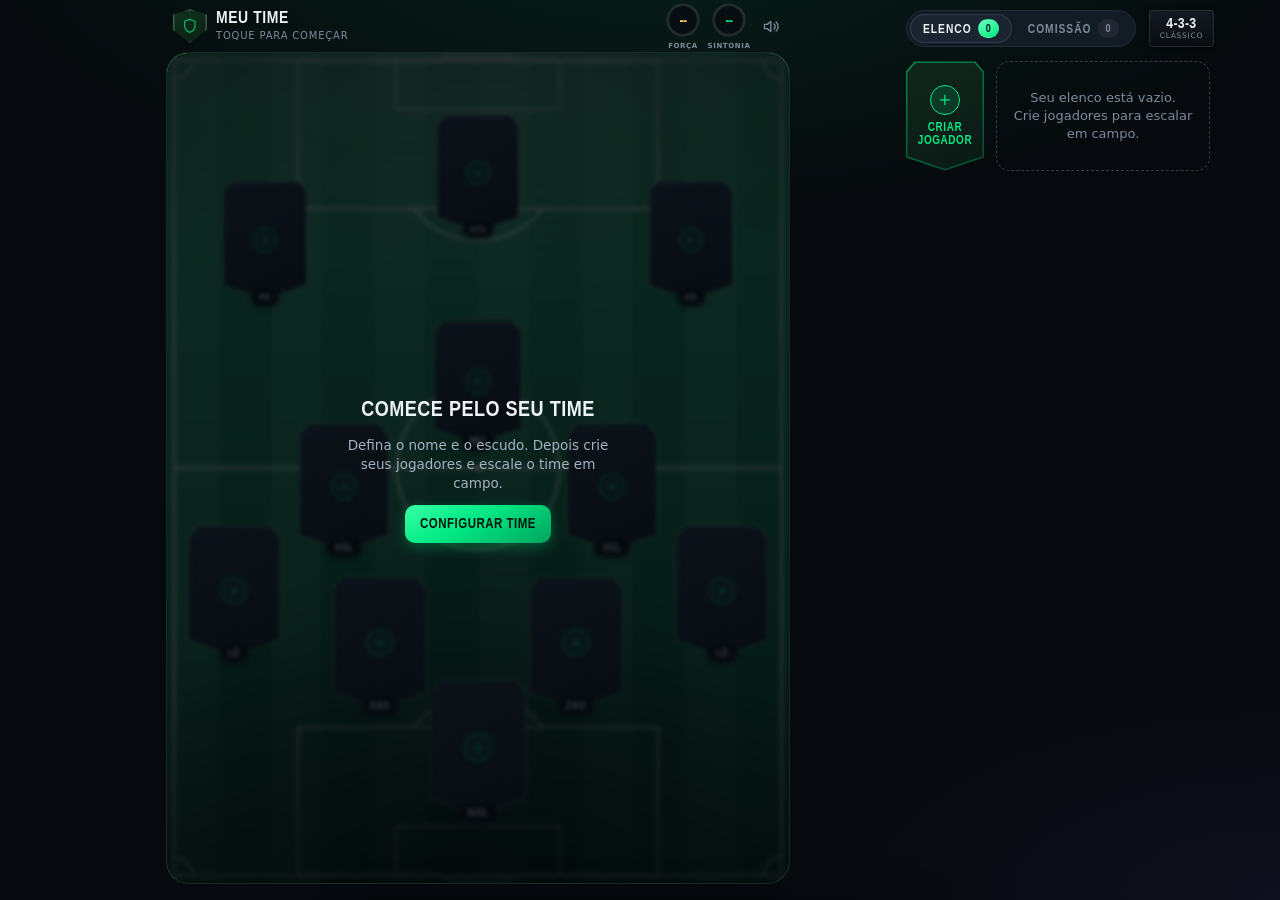
==== commit 573d5159: "Refaz a experiência: o aplicativo deixa de parecer um site O campo e as cartas sempre foram um jogo;" ====
--- a/index.html
+++ b/index.html
@@ -19,38 +19,40 @@
 
 <div class="app">
 
-  <header class="topo">
-    <button class="time-id" id="btn-time" aria-label="Editar time">
-      <span class="escudo" id="topo-escudo"></span>
-      <span class="time-txt">
-        <b id="topo-nome">Meu Time</b>
-        <small id="topo-sub">Toque para configurar</small>
-      </span>
-    </button>
-    <button class="btn-icone" id="btn-som" aria-label="Trilha sonora"></button>
-  </header>
-
   <div class="conteudo">
 
     <section class="coluna-campo">
 
-      <div class="barra-tatica">
-        <button class="btn-tatica" id="btn-tatica">
-          <span class="tatica-txt">
-            <b id="tatica-nome">4-3-3</b>
-            <small id="tatica-variacao">Clássico</small>
+      <!-- Placar do jogo: escudo à esquerda, tática e medalhas à direita.
+           Uma linha só, sem barra e sem divisória: encosta no gramado. -->
+      <div class="hud">
+        <button class="emblema" id="btn-time" aria-label="Time: ver e editar">
+          <span class="emblema-brasao" id="topo-escudo"></span>
+          <span class="emblema-txt">
+            <b id="topo-nome">Meu Time</b>
+            <small id="topo-sub">Toque para configurar</small>
           </span>
-          <span class="seta"></span>
         </button>
 
-        <button class="metrica" id="metrica-forca">
+        <button class="medalha" id="metrica-forca" aria-label="Força do time">
+          <svg viewBox="0 0 40 40" aria-hidden="true">
+            <circle class="medalha-trilho" cx="20" cy="20" r="16" />
+            <circle class="medalha-arco" cx="20" cy="20" r="16" id="arco-forca" />
+          </svg>
           <b id="valor-forca">--</b>
           <span>Força</span>
         </button>
-        <button class="metrica" id="metrica-encaixe">
+
+        <button class="medalha" id="metrica-encaixe" aria-label="Sintonia do time">
+          <svg viewBox="0 0 40 40" aria-hidden="true">
+            <circle class="medalha-trilho" cx="20" cy="20" r="16" />
+            <circle class="medalha-arco" cx="20" cy="20" r="16" id="arco-sintonia" />
+          </svg>
           <b id="valor-encaixe">--</b>
           <span>Sintonia</span>
         </button>
+
+        <button class="btn-som" id="btn-som" aria-label="Trilha sonora"></button>
       </div>
 
       <div class="palco">
@@ -112,6 +114,11 @@
             Comissão <span class="contador" id="qtd-comissao">0</span>
           </button>
         </div>
+
+        <button class="placa-tatica" id="btn-tatica" aria-label="Trocar tática">
+          <b id="tatica-nome">4-3-3</b>
+          <small id="tatica-variacao">Clássico</small>
+        </button>
       </div>
       <div class="trilho" id="trilho" role="tabpanel" aria-labelledby="aba-elenco"></div>
       <div class="trilho trilho-comissao" id="trilho-comissao" role="tabpanel"
@@ -128,7 +135,7 @@
   <div class="folha-alca" id="folha-alca"><span></span></div>
   <header class="folha-topo">
     <h2 id="folha-titulo"></h2>
-    <button class="btn-icone" id="folha-fechar" aria-label="Fechar"></button>
+    <button class="folha-fechar" id="folha-fechar" aria-label="Fechar"></button>
   </header>
   <div class="folha-corpo" id="folha-corpo"></div>
   <footer class="folha-rodape" id="folha-rodape"></footer>
--- a/css/style.css
+++ b/css/style.css
@@ -41,9 +41,12 @@
   --fonte: system-ui, -apple-system, "Segoe UI", Roboto, "Helvetica Neue", Arial, sans-serif;
   --fonte-cond: "Roboto Condensed", "Arial Narrow", "Liberation Sans Narrow", "DejaVu Sans Condensed", var(--fonte);
 
-  --topo-h: 60px;
-  --barra-h: 64px;
-  --barra-margem: 11px;
+  /* HUD: uma linha só no lugar do antigo header + fileira de tiles */
+  --hud-h: 62px;
+  --hud-invasao: 10px;   /* o quanto o HUD desce por cima do gramado */
+  --brasao: 34px;
+  --medalha: 38px;
+  --nome-time: 17px;
   --proporcao-campo: 0.75;
 
   /* ritmo vertical compartilhado entre o botão de tática e os indicadores,
@@ -107,190 +110,267 @@
   flex-direction: column;
 }
 
-/* ---------------- Topo ---------------- */
-
-.topo {
-  height: var(--topo-h);
+/* =========================================================
+   Tirando o cheiro de navegador
+
+   O aplicativo tem que se comportar como jogo, não como página: nada de
+   realce azul ao tocar, nada de seleção de texto arrastando, nada de
+   rolagem elástica revelando o fundo do navegador, nada de lupa do iOS.
+   Texto só é selecionável onde se digita.
+   ========================================================= */
+
+* {
+  -webkit-tap-highlight-color: transparent;
+  -webkit-touch-callout: none;
+}
+
+body {
+  user-select: none;
+  -webkit-user-select: none;
+  overscroll-behavior: none;
+  touch-action: manipulation;   /* mata o atraso de 300ms e o duplo-toque-zoom */
+}
+
+input, textarea, [contenteditable] {
+  user-select: text;
+  -webkit-user-select: text;
+}
+
+/* o anel de foco padrão é marca de formulário; o do teclado a gente desenha */
+:focus { outline: none; }
+:focus-visible {
+  outline: 2px solid var(--acento);
+  outline-offset: 2px;
+  border-radius: 4px;
+}
+
+/* barras de rolagem visíveis são coisa de página */
+.trilho, .folha { scrollbar-width: none; }
+.trilho::-webkit-scrollbar, .folha::-webkit-scrollbar { width: 0; height: 0; }
+
+/* =========================================================
+   HUD — o placar do jogo
+
+   Substitui o antigo header + a fileira de tiles. Uma linha só, sem barra,
+   sem divisória e sem fundo próprio: ela encosta no gramado e o gradiente
+   desce para dentro dele, de modo que placar e campo leiam como uma peça só.
+   ========================================================= */
+
+.hud {
+  position: relative;
+  z-index: 3;
   flex-shrink: 0;
   display: flex;
   align-items: center;
-  gap: 10px;
-  padding: 0 12px;
-  background: linear-gradient(180deg, rgba(13, 18, 24, .96), rgba(7, 10, 14, .82));
-  border-bottom: 1px solid var(--borda);
-  backdrop-filter: blur(10px);
-}
-
-.time-id {
+  gap: 8px;
+  height: var(--hud-h);
+  padding: 0 4px;
+  /* o gradiente morre no gramado: nada de linha separando os dois */
+  margin-bottom: calc(var(--hud-invasao) * -1);
+  padding-bottom: var(--hud-invasao);
+}
+
+/* ---- escudo: é ele que abre os dados do time ---- */
+
+.emblema {
   flex: 1;
   min-width: 0;
   display: flex;
   align-items: center;
-  gap: 10px;
-  padding: 4px 6px 4px 4px;
-  border-radius: var(--raio-sm);
-  transition: background .15s;
-}
-.time-id:active { background: var(--painel-2); }
-
-.escudo {
-  width: 38px;
-  height: 38px;
+  gap: 9px;
+  padding: 3px 8px 3px 3px;
+  text-align: left;
+  transition: transform .14s;
+}
+.emblema:active { transform: scale(.97); }
+
+.emblema-brasao {
+  position: relative;
+  width: var(--brasao);
+  height: var(--brasao);
   flex-shrink: 0;
-  border-radius: 50%;
-  background: var(--sup-2);
-  border: 1px solid var(--borda);
-  overflow: hidden;
+  /* escudo de verdade, não um avatar redondo */
+  clip-path: polygon(50% 0, 100% 16%, 100% 62%, 50% 100%, 0 62%, 0 16%);
+  background: linear-gradient(160deg, #2a3542, #141a22);
   display: flex;
   align-items: center;
   justify-content: center;
   color: var(--texto-3);
-}
-.escudo img { width: 100%; height: 100%; object-fit: cover; }
-.escudo svg { width: 20px; height: 20px; }
-
-.time-txt { min-width: 0; text-align: left; }
-.time-txt b {
+  overflow: hidden;
+}
+/* aro do escudo, desenhado por fora para não ser cortado pelo clip */
+.emblema-brasao::after {
+  content: '';
+  position: absolute;
+  inset: 0;
+  clip-path: polygon(50% 0, 100% 16%, 100% 62%, 50% 100%, 0 62%, 0 16%);
+  box-shadow: inset 0 0 0 1.5px rgba(255, 255, 255, .22);
+  pointer-events: none;
+}
+.emblema-brasao img { width: 100%; height: 100%; object-fit: cover; }
+.emblema-brasao svg { width: 46%; height: 46%; opacity: .75; }
+
+/* sem escudo definido, o emblema chama: é a porta dos dados do time */
+.emblema.vazio .emblema-brasao {
+  background: linear-gradient(160deg, #10321f, #0a1f14);
+  color: var(--acento);
+  animation: chamar 2.6s ease-in-out infinite;
+}
+@keyframes chamar {
+  0%, 72%, 100% { filter: brightness(1); }
+  84%           { filter: brightness(1.55); }
+}
+
+.emblema-txt { min-width: 0; }
+.emblema-txt b {
   display: block;
   font-family: var(--fonte-cond);
-  font-size: 17px;
+  font-size: var(--nome-time);
   font-weight: 800;
-  letter-spacing: .3px;
+  letter-spacing: .6px;
   text-transform: uppercase;
+  line-height: 1.05;
   white-space: nowrap;
   overflow: hidden;
   text-overflow: ellipsis;
-  line-height: 1.15;
-}
-.time-txt small {
+  text-shadow: 0 2px 8px rgba(0, 0, 0, .6);
+}
+.emblema-txt small {
   display: block;
-  font-size: 11px;
+  margin-top: 2px;
+  font-size: 10px;
+  letter-spacing: .8px;
+  text-transform: uppercase;
   color: var(--texto-3);
   white-space: nowrap;
   overflow: hidden;
   text-overflow: ellipsis;
 }
 
-/* ---------------- Barra de tática + indicadores ---------------- */
-
-.barra-tatica {
-  display: flex;
-  align-items: stretch;
-  gap: 8px;
-  /* Largura igual à do gramado. Em pé o campo ocupa tudo, então 100% basta.
-     Nas duas colunas o campo é limitado pela altura — e essa altura é
-     conhecida (tela menos topo, barra e respiro), então dá para calcular a
-     largura dele aqui mesmo, sem medir nada em JS. */
-  width: 100%;
-  height: var(--barra-h);
-  /* respiro acima e abaixo: a barra não deve encostar no topo nem no gramado */
-  margin: var(--barra-margem) auto;
-  padding: 0;
+/* ---- tática: placa de prancheta, não um select ---- */
+
+.placa-tatica {
   flex-shrink: 0;
-}
-.barra-tatica .metrica:first-of-type { margin-left: auto; }
-
-.btn-tatica {
-  flex: 0 1 auto;
-  min-width: 0;
-  display: flex;
-  align-items: center;
-  gap: 8px;
-  padding: 6px 12px;
-  border-radius: var(--raio-sm);
-  background: var(--sup-1);
-  border: 1px solid var(--borda);
-  text-align: left;
-  transition: border-color .15s, background .15s;
-}
-.btn-tatica:active { background: var(--painel-3); }
-.tatica-txt {
-  flex: 1;
-  min-width: 0;
+  margin-left: auto;
   display: flex;
   flex-direction: column;
+  align-items: center;
   justify-content: center;
-}
-.tatica-txt b {
-  display: block;
-  font-family: var(--fonte-cond);
-  font-size: var(--valor-tam);
+  gap: 1px;
+  min-width: 62px;
+  padding: 5px 11px;
+  border-radius: 4px;
+  background: linear-gradient(180deg, rgba(20, 27, 35, .92), rgba(10, 14, 19, .92));
+  box-shadow: inset 0 0 0 1px rgba(255, 255, 255, .10), 0 3px 10px rgba(0, 0, 0, .45);
+  transition: transform .14s;
+}
+.placa-tatica:active { transform: scale(.95); }
+.placa-tatica b {
+  font-family: var(--fonte-cond);
+  font-size: 15px;
   font-weight: 800;
-  letter-spacing: .4px;
-  line-height: var(--valor-altura);
-}
-.tatica-txt small {
-  display: block;
-  font-size: var(--rotulo-tam);
-  line-height: var(--rotulo-altura);
-  margin-top: var(--rotulo-espaco);
+  letter-spacing: .3px;
+  line-height: 1;
+}
+.placa-tatica small {
+  font-size: 7.5px;
+  letter-spacing: .7px;
   text-transform: uppercase;
-  letter-spacing: .6px;
   color: var(--texto-3);
+  max-width: 62px;
   white-space: nowrap;
   overflow: hidden;
   text-overflow: ellipsis;
 }
-.btn-tatica .seta {
-  width: 0; height: 0;
+
+/* ---- Força e Sintonia: medalhas, com o arco contando o valor ---- */
+
+.medalha {
+  position: relative;
   flex-shrink: 0;
-  border-left: 5px solid transparent;
-  border-right: 5px solid transparent;
-  border-top: 6px solid var(--texto-3);
-}
-
-.metrica {
-  min-width: 58px;
-  padding: 6px 9px;
-  border-radius: var(--raio-sm);
-  background: var(--sup-1);
-  border: 1px solid var(--borda);
-  text-align: center;
+  width: var(--medalha);
   display: flex;
   flex-direction: column;
+  align-items: center;
+  gap: 3px;
+  transition: transform .14s;
+}
+.medalha:active { transform: scale(.93); }
+
+/* o anel é um bloco próprio: o rótulo fica embaixo, fora dele */
+.medalha svg {
+  width: var(--medalha);
+  height: var(--medalha);
+  transform: rotate(-90deg);      /* o arco começa no topo */
+}
+.medalha-trilho {
+  fill: rgba(8, 12, 17, .78);
+  stroke: rgba(255, 255, 255, .10);
+  stroke-width: 3;
+}
+.medalha-arco {
+  fill: none;
+  stroke: var(--cor-arco, var(--ouro));
+  stroke-width: 3;
+  stroke-linecap: round;
+  /* 2πr com r=16 */
+  stroke-dasharray: 100.53;
+  stroke-dashoffset: calc(100.53 - 100.53 * var(--pct, 0));
+  transition: stroke-dashoffset .55s cubic-bezier(.2, .9, .3, 1);
+  filter: drop-shadow(0 0 4px var(--cor-arco, var(--ouro)));
+}
+
+/* o número vive no centro do anel */
+.medalha b {
+  position: absolute;
+  top: 0;
+  left: 0;
+  width: var(--medalha);
+  height: var(--medalha);
+  display: flex;
+  align-items: center;
   justify-content: center;
-  transition: border-color .15s;
-}
-.metrica:active { border-color: var(--borda-clara); }
-.metrica b {
-  display: block;
-  font-family: var(--fonte-cond);
-  font-size: var(--valor-tam);
+  font-family: var(--fonte-cond);
+  font-size: 15px;
   font-weight: 800;
-  letter-spacing: -.3px;
-  line-height: var(--valor-altura);
-  color: var(--ouro);
-}
-.metrica span {
-  display: block;
-  font-size: var(--rotulo-tam);
-  line-height: var(--rotulo-altura);
-  margin-top: var(--rotulo-espaco);
+  letter-spacing: -.5px;
+  line-height: 1;
+  color: var(--cor-arco, var(--ouro));
+  pointer-events: none;
+}
+.medalha span {
+  font-size: 7px;
+  font-weight: 700;
+  letter-spacing: .6px;
   text-transform: uppercase;
-  letter-spacing: .6px;
   color: var(--texto-3);
-}
-#metrica-encaixe b { color: var(--acento); }
-.metrica b.pulso { animation: pulso-num .5s cubic-bezier(.2, .9, .3, 1); }
+  white-space: nowrap;
+}
+#metrica-forca { --cor-arco: var(--ouro); }
+#metrica-encaixe { --cor-arco: var(--acento); }
+
+.medalha b.pulso { animation: pulso-num .5s cubic-bezier(.2, .9, .3, 1); }
 @keyframes pulso-num {
   0%   { transform: scale(1); }
   35%  { transform: scale(1.32); filter: brightness(1.5); }
   100% { transform: scale(1); }
 }
 
-.btn-icone {
-  width: 38px; height: 38px;
+/* ---- som: só o glifo, sem caixa ---- */
+
+.btn-som {
   flex-shrink: 0;
-  border-radius: 10px;
-  background: var(--sup-1);
-  border: 1px solid var(--borda);
-  color: var(--texto-2);
-  display: flex; align-items: center; justify-content: center;
-  transition: transform .12s, color .15s, border-color .15s;
-}
-.btn-icone svg { width: 18px; height: 18px; }
-.btn-icone:active { transform: scale(.92); }
-.btn-icone.ativo { color: var(--acento); border-color: rgba(0, 224, 122, .4); background: var(--acento-suave); }
+  width: 30px;
+  height: var(--medalha);
+  display: flex;
+  align-items: center;
+  justify-content: center;
+  color: var(--texto-3);
+  transition: transform .12s, color .15s;
+}
+.btn-som svg { width: 17px; height: 17px; }
+.btn-som:active { transform: scale(.88); }
+.btn-som.ativo { color: var(--acento); filter: drop-shadow(0 0 5px rgba(0, 224, 122, .5)); }
 
 /* =========================================================
    Campo
@@ -1004,10 +1084,28 @@
   position: relative;
   z-index: 1;
 }
+/* fechar: só o glifo, do tamanho do polegar, sem caixa de botão web */
+.folha-fechar {
+  width: 34px;
+  height: 34px;
+  flex-shrink: 0;
+  display: flex;
+  align-items: center;
+  justify-content: center;
+  color: var(--texto-3);
+  transition: transform .12s, color .15s;
+}
+.folha-fechar svg { width: 17px; height: 17px; }
+.folha-fechar:active { transform: scale(.88); color: var(--texto); }
+
 .folha-topo h2 {
   margin: 0;
-  font-family: var(--fonte-cond);
-  font-size: 26px;
+  min-width: 0;
+  white-space: nowrap;
+  overflow: hidden;
+  text-overflow: ellipsis;
+  font-family: var(--fonte-cond);
+  font-size: 22px;
   font-weight: 800;
   letter-spacing: 1.4px;
   text-transform: uppercase;
@@ -1242,8 +1340,13 @@
 
 @media (min-width: 900px), (orientation: landscape) and (max-height: 640px) {
   /* 3/4 é a proporção do gramado; 16px é o respiro inferior da coluna */
-  .barra-tatica {
-    max-width: calc((100dvh - var(--topo-h) - var(--barra-h) - (var(--barra-margem) * 2) - 16px) * var(--proporcao-campo));
+  .hud {
+    /* o gramado é centralizado no palco: sem o auto, o HUD encostava à
+       esquerda da coluna. E sem o width, a margem auto desliga o stretch do
+       flex e ele encolhe até o conteúdo. */
+    width: 100%;
+    margin-inline: auto;
+    max-width: calc((100dvh - var(--hud-h) + var(--hud-invasao) - 16px) * var(--proporcao-campo));
   }
   .conteudo { flex-direction: row; gap: 16px; padding: 0 4px; }
   .coluna-campo { flex: 1; padding: 0 0 16px 12px; }
@@ -1277,11 +1380,9 @@
 
 /* celular deitado: espaço vertical curto — enxuga o topo e o elenco */
 @media (orientation: landscape) and (max-height: 640px) {
-  :root { --topo-h: 46px; --barra-h: 52px; --barra-margem: 6px; --proporcao-campo: 0.86; }
+  :root { --hud-h: 48px; --hud-invasao: 6px; --brasao: 28px; --medalha: 36px; --nome-time: 14px; --proporcao-campo: 0.86; }
   .coluna-elenco { width: 236px; }
-  .escudo { width: 32px; height: 32px; }
-  .time-txt b { font-size: 15px; }
-  .barra-tatica { --valor-tam: 16px; }
+  .emblema-txt small { display: none; }
   .coluna-elenco { --carta-trilho: 70px; }
 
 
@@ -1550,6 +1651,10 @@
 .troca-escudo svg { width: 17px; height: 17px; }
 
 .entrada-titulo {
+  /* a linha acompanha o nome, não a largura da tela — travessão de ponta a
+     ponta é cara de formulário */
+  width: auto;
+  max-width: 100%;
   text-align: center;
   font-family: var(--fonte-cond);
   font-size: 25px;
@@ -1733,37 +1838,48 @@
 .linha-info b.queda { color: var(--ambar); }
 
 /* =========================================================
-   Escolha de posição — agrupada por setor
-   ========================================================= */
-
-#chips-posicao { display: flex; flex-direction: column; gap: 12px; }
-
-.setor { display: flex; align-items: center; gap: 12px; }
-.setor-nome {
-  width: 74px;
-  flex-shrink: 0;
-  font-family: var(--fonte-cond);
-  font-size: 11px;
+   Escolha de posição — grade compacta, cor por setor
+
+   Antes eram quatro linhas rotuladas que empurravam o radar para fora da
+   tela. A cor já diz o setor, então o rótulo vira redundância.
+   ========================================================= */
+
+.faixa-posicao {
+  display: grid;
+  grid-template-columns: repeat(5, 1fr);
+  gap: 6px;
+  margin-top: 2px;
+}
+
+.chip-pos {
+  padding: 9px 4px;
+  border-radius: 9px;
+  background: var(--sup-1);
+  box-shadow: inset 0 0 0 1px var(--borda);
+  color: var(--texto-2);
+  font-family: var(--fonte-cond);
+  font-size: 13px;
   font-weight: 800;
-  letter-spacing: 1.1px;
+  letter-spacing: .6px;
+  transition: transform .12s, color .15s, box-shadow .15s, background .15s;
+}
+/* a cor diz o setor sem precisar escrever o nome dele */
+.chip-pos.setor-gol { color: #ffc65c; box-shadow: inset 0 0 0 1px rgba(255, 198, 92, .26); }
+.chip-pos.setor-def { color: #7db6ff; box-shadow: inset 0 0 0 1px rgba(125, 182, 255, .26); }
+.chip-pos.setor-mei { color: #6ce0c0; box-shadow: inset 0 0 0 1px rgba(108, 224, 192, .26); }
+.chip-pos.setor-ata { color: #ff9a76; box-shadow: inset 0 0 0 1px rgba(255, 154, 118, .26); }
+
+.nome-posicao {
+  margin: 9px 0 0;
+  text-align: center;
+  font-family: var(--fonte-cond);
+  font-size: 12px;
+  font-weight: 700;
+  letter-spacing: 1.4px;
   text-transform: uppercase;
   color: var(--texto-3);
 }
-.setor-chips { display: flex; flex-wrap: wrap; gap: 7px; flex: 1; }
-
-.chip-pos {
-  min-width: 54px;
-  padding: 11px 12px;
-  border-radius: 10px;
-  background: var(--sup-1);
-  border: 1px solid var(--borda);
-  color: var(--texto-2);
-  font-family: var(--fonte-cond);
-  font-size: 14px;
-  font-weight: 800;
-  letter-spacing: .8px;
-  transition: transform .14s, background .16s, color .16s, box-shadow .16s;
-}
+
 .chip-pos:active { transform: scale(.93); }
 .chip-pos.ativa {
   background: linear-gradient(150deg, #37ffa4, var(--acento));
@@ -1956,7 +2072,7 @@
   }
 
   /* barra e cabeçalhos mais justos, para sobrar campo */
-  .barra-tatica { --barra-margem: 8px; --barra-h: 58px; }
+  :root { --hud-h: 58px; }
   .elenco-topo { padding-bottom: 4px; }
   /* altura fixa (carta + respiro + os 4px da barra de rolagem) para que trocar
      de aba não empurre o campo, já que só o elenco costuma transbordar. */
@@ -1970,3 +2086,156 @@
   .slot .carta { font-size: min(2.5cqw, 1.919cqh, 13px); }
   .pilula { font-size: min(2.43cqw, 1.84cqh, 11px); }
 }
+
+
+/* =========================================================
+   Ficha do jogador — a carta é o formulário
+
+   Não há rótulo sobre campo, caixa de texto, área tracejada de upload nem
+   slider: a foto e o nome são editados na própria carta, e as seis
+   características viram um hexágono que se molda com o dedo.
+   ========================================================= */
+
+.oculto-de-verdade {
+  position: absolute;
+  width: 1px; height: 1px;
+  padding: 0; margin: -1px;
+  overflow: hidden;
+  clip: rect(0 0 0 0);
+  white-space: nowrap;
+  border: 0;
+}
+
+/* ---- nome escrito direto na carta ---- */
+
+/* Reseta só o que o navegador põe num input. A tipografia continua vindo
+   de .carta-nome / .credencial-nome — o campo tem que ser indistinguível do
+   texto que ele substitui. */
+.entrada-nome {
+  width: 100%;
+  background: none;
+  border: 0;
+  border-radius: 0;
+  padding: 0;
+  margin: 0;
+  text-align: center;
+  color: inherit;
+  -webkit-appearance: none;
+  appearance: none;
+}
+.entrada-nome::placeholder { color: currentColor; opacity: .35; }
+.entrada-nome:focus { outline: none; }
+/* o cursor piscando já diz que dá para escrever; o sublinhado reforça */
+.palco-carta .entrada-nome {
+  box-shadow: 0 1px 0 rgba(0, 0, 0, .22);
+  transition: box-shadow .18s;
+}
+.palco-carta .entrada-nome:focus { box-shadow: 0 2px 0 rgba(0, 0, 0, .5); }
+
+/* ---- foto trocada tocando na própria carta ---- */
+
+.carta-foto.editavel { cursor: pointer; position: relative; }
+.carta-foto-troca {
+  position: absolute;
+  right: -2%;
+  bottom: -2%;
+  width: 34%;
+  height: 34%;
+  border-radius: 50%;
+  background: var(--tinta);
+  color: var(--m1);
+  display: flex;
+  align-items: center;
+  justify-content: center;
+  box-shadow: 0 2px 6px rgba(0, 0, 0, .45);
+}
+.carta-foto-troca svg { width: 58%; height: 58%; }
+
+/* ---- faixa de posições ---- */
+
+.faixa-posicao { margin-top: 4px; }
+
+/* ---- radar ---- */
+
+.bloco-radar { margin-top: 16px; }
+
+.radar {
+  display: block;
+  width: 100%;
+  max-width: 320px;
+  margin: 0 auto;
+  touch-action: none;          /* o arraste é nosso, não da rolagem */
+  overflow: visible;
+}
+
+.radar-grade polygon {
+  fill: none;
+  stroke: rgba(255, 255, 255, .09);
+  stroke-width: 1;
+}
+.radar-grade polygon:last-of-type { stroke: rgba(255, 255, 255, .18); }
+.radar-grade line { stroke: rgba(255, 255, 255, .09); stroke-width: 1; }
+
+.radar-forma {
+  fill: rgba(0, 232, 132, .22);
+  stroke: var(--acento);
+  stroke-width: 2;
+  stroke-linejoin: round;
+  transition: fill .2s;
+}
+.radar.mexendo .radar-forma { fill: rgba(0, 232, 132, .32); }
+
+.radar-ponta {
+  fill: var(--acento);
+  stroke: #04180f;
+  stroke-width: 2;
+  transition: r .15s;
+}
+.radar.mexendo .radar-ponta { r: 7; }
+
+.radar-sigla {
+  fill: var(--texto-3);
+  font-family: var(--fonte-cond);
+  font-size: 10px;
+  font-weight: 800;
+  letter-spacing: .8px;
+  text-anchor: middle;
+}
+.radar-valor {
+  fill: var(--texto);
+  font-family: var(--fonte-cond);
+  font-size: 15px;
+  font-weight: 800;
+  text-anchor: middle;
+}
+
+.dica-radar {
+  margin: 10px 0 0;
+  text-align: center;
+  font-size: 11px;
+  letter-spacing: .3px;
+  color: var(--texto-3);
+}
+
+/* nome escrito na própria credencial */
+.palco-credencial .entrada-nome {
+  box-shadow: 0 1px 0 rgba(255, 255, 255, .18);
+  transition: box-shadow .18s;
+}
+.palco-credencial .entrada-nome:focus { box-shadow: 0 2px 0 var(--acento); }
+.credencial-foto.editavel { cursor: pointer; position: relative; overflow: visible; }
+.credencial-foto.editavel img { border-radius: inherit; }
+.palco-credencial .chips, #chips-funcao { justify-content: center; }
+
+/* a ficha do clube: escudo grande e o nome escrito embaixo, sem rótulo */
+.cena-time { display: flex; flex-direction: column; align-items: center; gap: 18px; }
+.cena-time .ajuda { text-align: center; max-width: 280px; margin: 0; }
+
+/* o escudo já tem a insígnia da câmera: o texto vira redundância barulhenta */
+.escudo-grande span { font-size: 11px; letter-spacing: .4px; opacity: .55; }
+
+/* 320px de largura: o nome do clube encolhe para caber inteiro */
+@media (max-width: 340px) {
+  :root { --nome-time: 14px; --brasao: 30px; --medalha: 34px; }
+  .emblema-txt small { font-size: 9px; }
+}
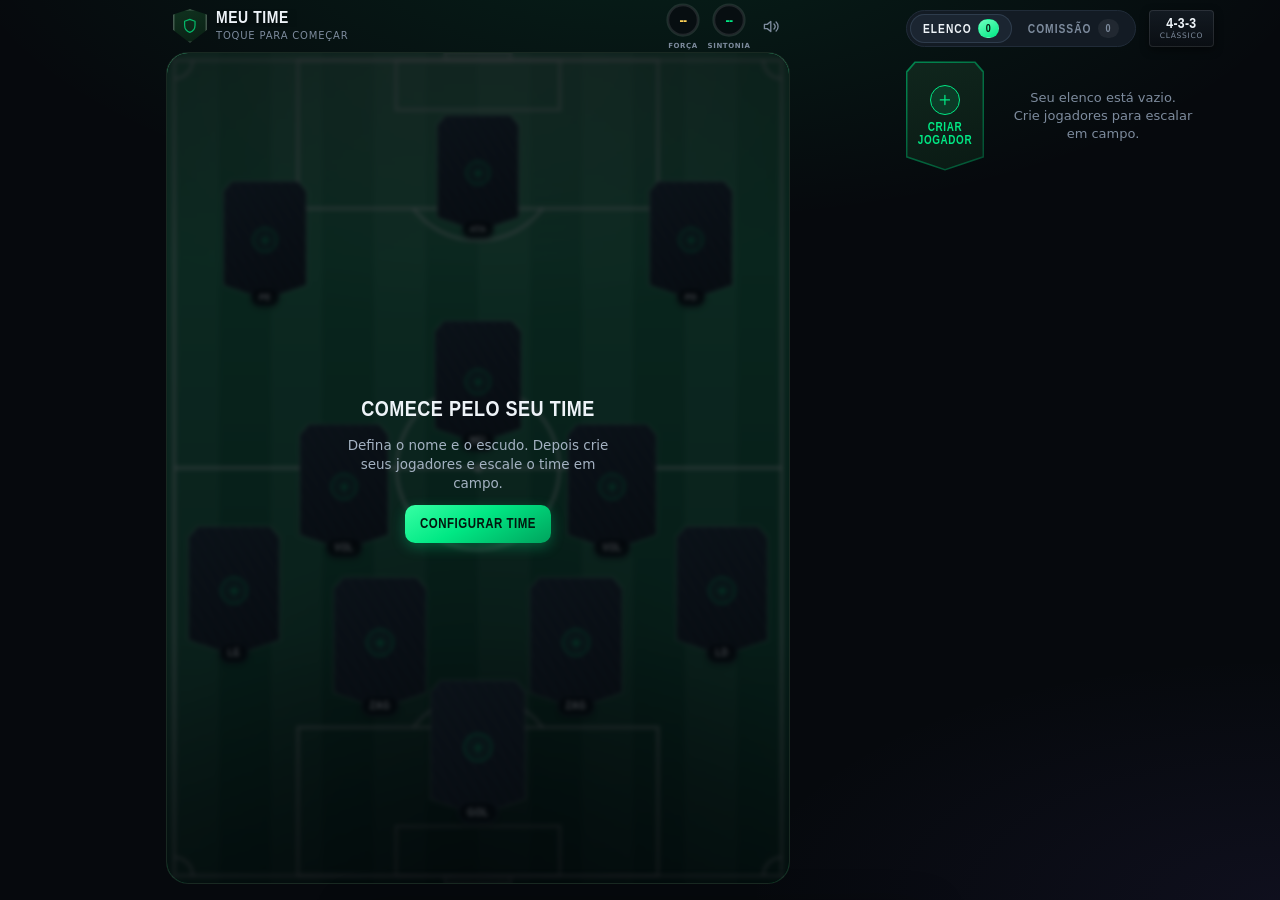
==== commit 00f9bfde: "Goleiro vira outro ofício, e o jogador pode cobrir mais de uma função Três coisas, sendo a terceira " ====
--- a/index.html
+++ b/index.html
@@ -146,8 +146,8 @@
     <h3 id="dialogo-titulo"></h3>
     <p id="dialogo-texto"></p>
     <div class="dialogo-acoes">
-      <button class="btn btn-neutro" id="dialogo-nao"></button>
-      <button class="btn btn-perigo" id="dialogo-sim"></button>
+      <button class="acao-redonda neutra" id="dialogo-nao"></button>
+      <button class="acao-redonda perigo" id="dialogo-sim"></button>
     </div>
   </div>
 </div>
--- a/css/style.css
+++ b/css/style.css
@@ -815,7 +815,7 @@
   min-height: calc(var(--carta-trilho) * 1.4 + 22px);
   align-items: flex-start;
 }
-.trilho::-webkit-scrollbar { height: 4px; }
+/* a barra de rolagem some no reset: nada a reservar aqui */
 
 .item-trilho {
   flex-shrink: 0;
@@ -839,7 +839,8 @@
 .trilho-vazio {
   flex: 1;
   min-height: calc(var(--carta-trilho) * 1.4);
-  border: 1px dashed var(--borda-clara);
+  /* tracejado é vocabulário de área de upload de site */
+  border: 0;
   border-radius: var(--raio);
   display: flex;
   flex-direction: column;
@@ -1038,7 +1039,11 @@
   left: 50%;
   bottom: 0;
   width: min(100%, 560px);
-  height: 100dvh;
+  /* Antes eram 100dvh sempre, o que jogava o título e o X para o topo da
+     tela — fora do alcance do polegar num iPhone. Agora a ficha cresce só
+     até onde o conteúdo pede. */
+  height: auto;
+  max-height: 96dvh;
   transform: translate(-50%, 100%);
   border: none;
   box-shadow: var(--sombra);
@@ -1072,8 +1077,22 @@
   pointer-events: none;
 }
 
-.folha-alca { padding: 9px 0 3px; display: flex; justify-content: center; cursor: grab; touch-action: none; }
-.folha-alca span { width: 40px; height: 4px; border-radius: 4px; background: var(--borda-clara); }
+.folha-alca {
+  padding: 12px 0 6px;
+  display: flex;
+  justify-content: center;
+  cursor: grab;
+  touch-action: none;
+}
+.folha-alca span {
+  width: 46px;
+  height: 5px;
+  border-radius: 4px;
+  background: var(--borda-clara);
+  transition: width .18s, background .18s;
+}
+.folha.arrastando .folha-alca span { width: 62px; background: var(--acento); }
+.folha-topo { touch-action: none; }
 
 .folha-topo {
   display: flex;
@@ -1115,6 +1134,7 @@
   color: transparent;
 }
 
+.folha-corpo { touch-action: pan-y; }
 .folha-corpo {
   flex: 1;
   overflow-y: auto;
@@ -1199,7 +1219,8 @@
   justify-content: center;
   gap: 6px;
   min-height: 104px;
-  border: 1px dashed var(--borda-clara);
+  /* tracejado é vocabulário de área de upload de site */
+  border: 0;
   border-radius: var(--raio);
   background: var(--painel-2);
   color: var(--texto-3);
@@ -1450,8 +1471,7 @@
   text-transform: uppercase;
 }
 .dialogo p { margin: 0 0 18px; font-size: 13.5px; color: var(--texto-2); line-height: 1.5; }
-.dialogo-acoes { display: flex; gap: 9px; }
-.dialogo-acoes .btn { flex: 1; }
+/* as ações do diálogo viraram círculos de ícone (ver "Ação redonda") */
 
 /* =========================================================
    Carta de criar jogador (primeiro item do elenco)
@@ -1579,7 +1599,7 @@
   position: relative;
   display: flex;
   justify-content: center;
-  padding: 10px 0 22px;
+  padding: 6px 0 14px;
 }
 .palco-carta::before {
   content: '';
@@ -1592,7 +1612,7 @@
   background: radial-gradient(closest-side, rgba(0, 232, 132, .22), transparent 72%);
   pointer-events: none;
 }
-.palco-carta .carta { font-size: 27px; position: relative; z-index: 1; }
+.palco-carta .carta { font-size: 25px; position: relative; z-index: 1; }
 
 /* =========================================================
    Cena do clube — escudo como protagonista
@@ -1655,6 +1675,9 @@
      ponta é cara de formulário */
   width: auto;
   max-width: 100%;
+  min-width: 4em;
+  min-height: 1em;
+  cursor: text;
   text-align: center;
   font-family: var(--fonte-cond);
   font-size: 25px;
@@ -1668,8 +1691,8 @@
   padding: 8px 4px;
   transition: border-color .18s;
 }
-.entrada-titulo:focus { border-color: var(--acento); }
-.entrada-titulo::placeholder { color: var(--texto-3); letter-spacing: 1px; }
+.entrada-titulo:focus { border-color: var(--acento); outline: none; }
+.entrada-titulo:empty::before { content: attr(data-vazio); color: var(--texto-3); }
 
 /* =========================================================
    Fora de posição — marcado na própria carta
@@ -2074,9 +2097,12 @@
   /* barra e cabeçalhos mais justos, para sobrar campo */
   :root { --hud-h: 58px; }
   .elenco-topo { padding-bottom: 4px; }
-  /* altura fixa (carta + respiro + os 4px da barra de rolagem) para que trocar
-     de aba não empurre o campo, já que só o elenco costuma transbordar. */
-  .trilho { min-height: calc(var(--carta-trilho) * 1.4 + 19px); padding-top: 8px; }
+  /* altura fixa (carta + respiro) para que trocar de aba não empurre o campo.
+     Enxuta ao osso: cada pixel devolvido aqui vira campo, que é quem cresce
+     com a sobra. */
+  .trilho { min-height: calc(var(--carta-trilho) * 1.4 + 10px); padding: 5px 12px 5px; }
+  .coluna-elenco { padding-top: 2px; padding-bottom: calc(2px + env(safe-area-inset-bottom)); }
+  .elenco-topo { padding-bottom: 2px; }
   .coluna-elenco { --carta-trilho: 72px; }
 }
 
@@ -2108,23 +2134,29 @@
 
 /* ---- nome escrito direto na carta ---- */
 
-/* Reseta só o que o navegador põe num input. A tipografia continua vindo
-   de .carta-nome / .credencial-nome — o campo tem que ser indistinguível do
-   texto que ele substitui. */
+/* Campo editável, não <input>: a tipografia continua vindo de .carta-nome /
+   .credencial-nome, e a marca d'água é desenhada por nós porque
+   ::placeholder não existe fora de formulário. */
 .entrada-nome {
   width: 100%;
+  min-height: 1em;
   background: none;
   border: 0;
-  border-radius: 0;
   padding: 0;
   margin: 0;
   text-align: center;
   color: inherit;
-  -webkit-appearance: none;
-  appearance: none;
-}
-.entrada-nome::placeholder { color: currentColor; opacity: .35; }
+  cursor: text;
+  /* nome comprido não pode virar duas linhas dentro da carta */
+  white-space: nowrap;
+  overflow: hidden;
+}
+.entrada-nome:empty::before {
+  content: attr(data-vazio);
+  opacity: .35;
+}
 .entrada-nome:focus { outline: none; }
+.entrada-nome:focus:empty::before { opacity: .18; }
 /* o cursor piscando já diz que dá para escrever; o sublinhado reforça */
 .palco-carta .entrada-nome {
   box-shadow: 0 1px 0 rgba(0, 0, 0, .22);
@@ -2157,12 +2189,12 @@
 
 /* ---- radar ---- */
 
-.bloco-radar { margin-top: 16px; }
+.bloco-radar { margin-top: 2px; }
 
 .radar {
   display: block;
   width: 100%;
-  max-width: 320px;
+  max-width: 266px;
   margin: 0 auto;
   touch-action: none;          /* o arraste é nosso, não da rolagem */
   overflow: visible;
@@ -2210,7 +2242,7 @@
 }
 
 .dica-radar {
-  margin: 10px 0 0;
+  margin: 6px 0 0;
   text-align: center;
   font-size: 11px;
   letter-spacing: .3px;
@@ -2239,3 +2271,357 @@
   :root { --nome-time: 14px; --brasao: 30px; --medalha: 34px; }
   .emblema-txt small { font-size: 9px; }
 }
+
+/* =========================================================
+   Área de toque
+
+   Compactar o HUD deixou vários alvos abaixo dos 44px que um dedo pede.
+   Este pseudo-elemento amplia a área sensível sem mexer no desenho —
+   o que se vê continua do tamanho que a composição precisa.
+   ========================================================= */
+
+.alvo-generoso { position: relative; }
+.alvo-generoso::after {
+  content: '';
+  position: absolute;
+  top: 50%;
+  left: 50%;
+  width: max(100%, 44px);
+  height: max(100%, 44px);
+  transform: translate(-50%, -50%);
+}
+
+.btn-som, .medalha, .placa-tatica, .folha-fechar, .aba, .emblema, .chip-pos {
+  position: relative;
+}
+.btn-som::after, .medalha::after, .placa-tatica::after,
+.folha-fechar::after, .aba::after, .emblema::after, .chip-pos::after {
+  content: '';
+  position: absolute;
+  top: 50%;
+  left: 50%;
+  width: max(100%, 44px);
+  height: max(100%, 44px);
+  transform: translate(-50%, -50%);
+}
+/* o pseudo não pode tapar o conteúdo desenhado por cima dele */
+.medalha b, .medalha span, .medalha svg,
+.aba .contador, .placa-tatica b, .placa-tatica small { z-index: 1; }
+
+/* posição ainda não escolhida: o texto pede em vez de informar */
+.nome-posicao.pedindo { color: var(--acento); }
+
+/* =========================================================
+   Confirmar deslizando
+
+   No lugar do botão de largura total com verbo no imperativo — que é a
+   assinatura visual de um formulário web. Deslizar pede intenção e devolve
+   uma sensação física ao ato de assinar.
+   ========================================================= */
+
+.deslizar {
+  --progresso: 0;
+  position: relative;
+  flex: 1;
+  height: 54px;
+  border-radius: 27px;
+  overflow: hidden;
+  display: flex;
+  align-items: center;
+  justify-content: center;
+  touch-action: pan-y;
+  cursor: grab;
+  background: rgba(255, 255, 255, .05);
+  box-shadow: inset 0 0 0 1px var(--borda-clara);
+}
+.deslizar.arrastando { cursor: grabbing; }
+
+/* o verde vai enchendo o trilho conforme o punho anda */
+.deslizar::before {
+  content: '';
+  position: absolute;
+  inset: 0;
+  transform-origin: left;
+  transform: scaleX(var(--progresso));
+  background: linear-gradient(90deg, var(--acento-escuro), var(--acento));
+  transition: transform .15s linear;
+}
+.deslizar.arrastando::before { transition: none; }
+
+.deslizar-texto {
+  position: relative;
+  font-family: var(--fonte-cond);
+  font-size: 15px;
+  font-weight: 800;
+  letter-spacing: 1.6px;
+  text-transform: uppercase;
+  color: var(--texto);
+  pointer-events: none;
+  /* some conforme o punho avança: o trilho cheio já diz tudo */
+  opacity: calc(1 - var(--progresso) * 1.6);
+}
+
+/* Rastro de setas correndo para a direita: é a animação que diz "arraste",
+   no lugar da frase "deslize para…" escrita no trilho. */
+.deslizar-rastro {
+  position: absolute;
+  left: 58px;
+  display: flex;
+  gap: 5px;
+  pointer-events: none;
+  opacity: calc(1 - var(--progresso) * 2);
+}
+.deslizar-rastro i {
+  width: 7px;
+  height: 7px;
+  border-top: 2px solid var(--acento);
+  border-right: 2px solid var(--acento);
+  transform: rotate(45deg);
+  opacity: .2;
+  animation: correr 1.6s ease-in-out infinite;
+}
+.deslizar-rastro i:nth-child(2) { animation-delay: .16s; }
+.deslizar-rastro i:nth-child(3) { animation-delay: .32s; }
+@keyframes correr {
+  0%, 55%, 100% { opacity: .18; }
+  22%           { opacity: .95; }
+}
+.deslizar.arrastando .deslizar-rastro { opacity: 0; }
+
+.deslizar-punho {
+  position: absolute;
+  left: 4px;
+  width: 46px;
+  height: 46px;
+  border-radius: 50%;
+  display: flex;
+  align-items: center;
+  justify-content: center;
+  background: linear-gradient(150deg, #6effc0, var(--acento));
+  color: #04180f;
+  box-shadow: 0 3px 12px rgba(0, 232, 132, .45);
+  transition: transform .28s cubic-bezier(.2, .9, .3, 1);
+}
+.deslizar.arrastando .deslizar-punho { transition: none; }
+.deslizar-punho svg { width: 20px; height: 20px; }
+
+/* toque simples: mostra o caminho em vez de não fazer nada */
+.deslizar.convidando .deslizar-punho { animation: convidar .7s ease-out; }
+@keyframes convidar {
+  0%, 100% { transform: translateX(0); }
+  45%      { transform: translateX(16px); }
+}
+
+.deslizar.confirmado {
+  box-shadow: inset 0 0 0 1px var(--acento);
+  pointer-events: none;
+}
+.deslizar.confirmado::before { transform: scaleX(1); }
+.deslizar.confirmado .deslizar-texto { opacity: 0; }
+
+@media (prefers-reduced-motion: reduce) {
+  .deslizar::before, .deslizar-punho { transition: none; }
+  .deslizar.convidando .deslizar-punho { animation: none; }
+}
+
+/* =========================================================
+   Painel do som — três canais, um por linha
+
+   Encostado no glifo do placar, não numa ficha inteira: mexer no som é
+   ajuste rápido e não merece o peso de abrir uma folha.
+   ========================================================= */
+
+.painel-som {
+  position: absolute;
+  top: calc(100% - 4px);
+  right: 4px;
+  z-index: 20;
+  width: 218px;
+  padding: 5px;
+  border-radius: 14px;
+  background: linear-gradient(180deg, rgba(18, 25, 33, .98), rgba(9, 13, 18, .98));
+  box-shadow: inset 0 0 0 1px var(--borda-clara), 0 14px 34px rgba(0, 0, 0, .6);
+  transform-origin: top right;
+  transform: scale(.9) translateY(-6px);
+  opacity: 0;
+  transition: transform .18s cubic-bezier(.2, .9, .3, 1), opacity .18s;
+}
+.painel-som.aberto { transform: none; opacity: 1; }
+
+.canal {
+  width: 100%;
+  display: flex;
+  align-items: center;
+  gap: 10px;
+  padding: 9px 10px;
+  border-radius: 10px;
+  text-align: left;
+  transition: background .15s;
+}
+.canal:active { background: rgba(255, 255, 255, .05); }
+.canal-txt { flex: 1; min-width: 0; }
+.canal-txt b {
+  display: block;
+  font-family: var(--fonte-cond);
+  font-size: 13px;
+  font-weight: 800;
+  letter-spacing: .6px;
+  text-transform: uppercase;
+  color: var(--texto-3);
+  transition: color .15s;
+}
+.canal.ligado .canal-txt b { color: var(--texto); }
+.canal-txt small {
+  display: block;
+  font-size: 10px;
+  color: var(--texto-3);
+  opacity: .8;
+}
+
+/* a chave: um trilho com o botão correndo dentro */
+.canal-chave {
+  position: relative;
+  flex-shrink: 0;
+  width: 38px;
+  height: 22px;
+  border-radius: 11px;
+  background: rgba(255, 255, 255, .08);
+  box-shadow: inset 0 0 0 1px var(--borda);
+  transition: background .18s, box-shadow .18s;
+}
+.canal-chave::after {
+  content: '';
+  position: absolute;
+  top: 3px;
+  left: 3px;
+  width: 16px;
+  height: 16px;
+  border-radius: 50%;
+  background: var(--texto-3);
+  transition: transform .18s cubic-bezier(.2, .9, .3, 1), background .18s;
+}
+.canal.ligado .canal-chave {
+  background: rgba(0, 232, 132, .26);
+  box-shadow: inset 0 0 0 1px rgba(0, 232, 132, .5);
+}
+.canal.ligado .canal-chave::after {
+  transform: translateX(16px);
+  background: var(--acento);
+}
+
+@media (prefers-reduced-motion: reduce) {
+  .painel-som, .canal-chave::after { transition: none; }
+}
+
+/* =========================================================
+   Ação redonda — a forma e a cor dizem o que o botão faz
+
+   Substitui os pares de botões com verbo escrito. Vermelho com lixeira
+   executa; cinza com X volta. Não é preciso ler para escolher.
+   ========================================================= */
+
+.acao-redonda {
+  width: 62px;
+  height: 62px;
+  flex-shrink: 0;
+  border-radius: 50%;
+  display: flex;
+  align-items: center;
+  justify-content: center;
+  transition: transform .14s, background .15s, box-shadow .15s;
+}
+.acao-redonda svg { width: 24px; height: 24px; }
+.acao-redonda:active { transform: scale(.9); }
+
+.acao-redonda.neutra {
+  background: rgba(255, 255, 255, .06);
+  box-shadow: inset 0 0 0 1px var(--borda-clara);
+  color: var(--texto-2);
+}
+.acao-redonda.perigo {
+  background: rgba(255, 77, 79, .16);
+  box-shadow: inset 0 0 0 1.5px rgba(255, 77, 79, .5);
+  color: var(--vermelho);
+}
+.acao-redonda.perigo:active { background: rgba(255, 77, 79, .3); }
+
+/* no rodapé da ficha ela é coadjuvante do deslizar, não rival */
+.acao-redonda.discreta {
+  width: 54px;
+  height: 54px;
+  background: transparent;
+  box-shadow: inset 0 0 0 1px rgba(255, 77, 79, .28);
+  color: rgba(255, 77, 79, .8);
+}
+.acao-redonda.discreta svg { width: 20px; height: 20px; }
+
+.dialogo-acoes { display: flex; gap: 18px; justify-content: center; }
+
+@media (prefers-reduced-motion: reduce) {
+  .deslizar-rastro i { animation: none; opacity: .6; }
+}
+
+/* =========================================================
+   Posições alternativas
+
+   A principal fica na grade grande; as alternativas, numa fileira menor
+   embaixo. A hierarquia visual diz qual é a casa dele e quais são as
+   funções que ele também cobre.
+   ========================================================= */
+
+.alternativas { margin-top: 10px; }
+.alternativas[hidden] { display: none; }
+
+.alternativas-rotulo {
+  display: block;
+  margin-bottom: 5px;
+  text-align: center;
+  font-family: var(--fonte-cond);
+  font-size: 10px;
+  font-weight: 700;
+  letter-spacing: 1.4px;
+  text-transform: uppercase;
+  color: var(--texto-3);
+}
+
+.alternativas-chips {
+  display: flex;
+  flex-wrap: wrap;
+  justify-content: center;
+  gap: 5px;
+}
+
+.chip-alt {
+  padding: 5px 10px;
+  border-radius: 20px;
+  background: transparent;
+  box-shadow: inset 0 0 0 1px var(--borda);
+  color: var(--texto-3);
+  font-family: var(--fonte-cond);
+  font-size: 11px;
+  font-weight: 800;
+  letter-spacing: .6px;
+  transition: transform .12s, color .15s, box-shadow .15s, background .15s;
+}
+.chip-alt:active { transform: scale(.93); }
+.chip-alt.ativa {
+  background: rgba(0, 232, 132, .14);
+  box-shadow: inset 0 0 0 1px rgba(0, 232, 132, .55);
+  color: var(--acento);
+}
+.chip-alt[disabled] { opacity: .3; pointer-events: none; }
+
+/* as siglas alternativas ficam sob a principal, bem menores */
+.carta-alternativas {
+  display: block;
+  margin-top: .06em;
+  font-size: .46em;
+  font-style: normal;
+  font-weight: 800;
+  letter-spacing: .08em;
+  opacity: .62;
+}
+
+/* quem está na segunda função não é problema: fica em verde, não em âmbar */
+.lista-alerta.ok { border-color: rgba(0, 232, 132, .3); }
+.lista-alerta.ok b { color: var(--acento); }
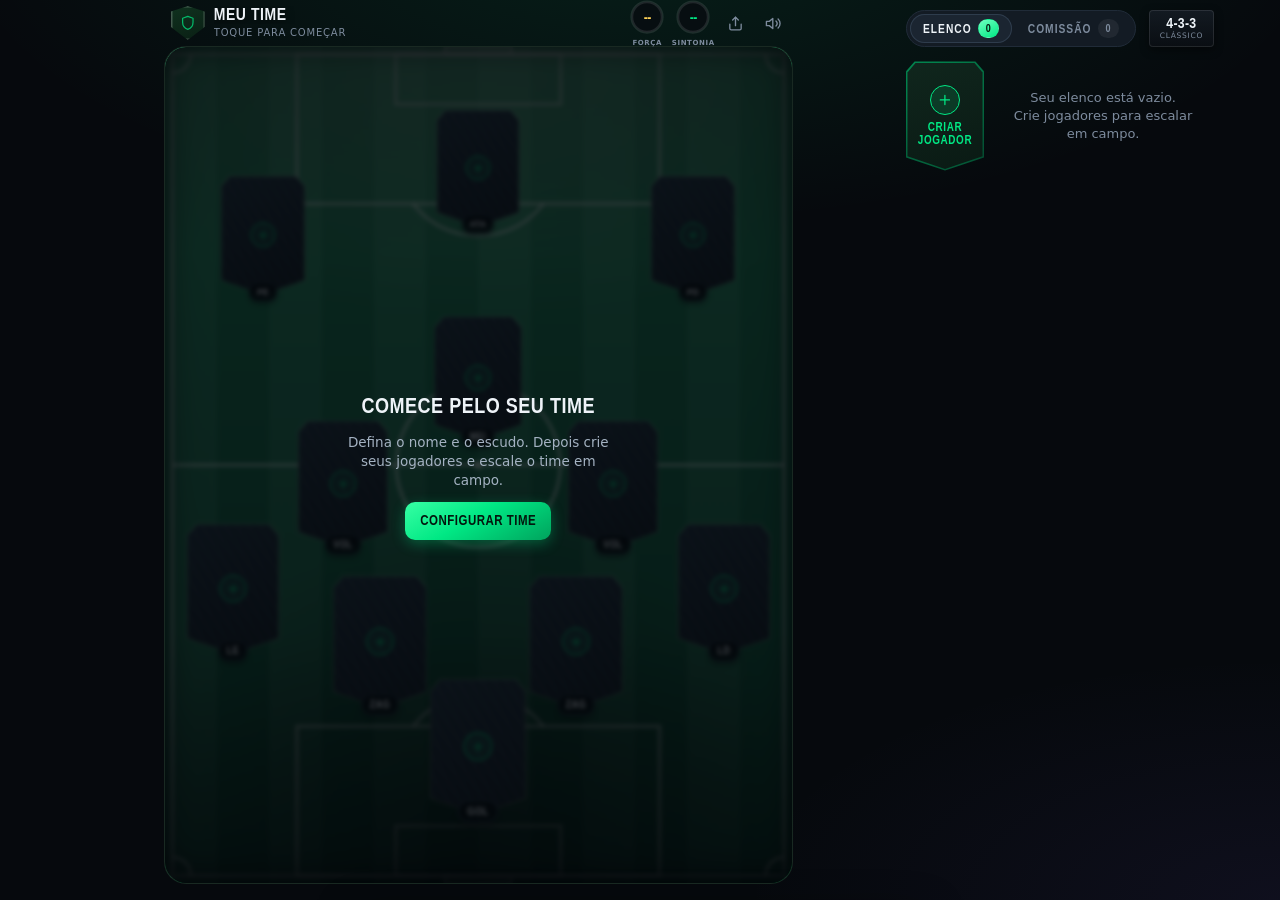
==== commit 449c0c15: "O time cabe num arquivo, e a escalação numa imagem Compartilhar num app sem servidor é gerar algo e " ====
--- a/index.html
+++ b/index.html
@@ -51,6 +51,8 @@
           <b id="valor-encaixe">--</b>
           <span>Sintonia</span>
         </button>
+
+        <button class="btn-hud" id="btn-compartilhar" aria-label="Compartilhar o time"></button>
 
         <button class="btn-som" id="btn-som" aria-label="Trilha sonora"></button>
       </div>
--- a/css/style.css
+++ b/css/style.css
@@ -41,9 +41,16 @@
   --fonte: system-ui, -apple-system, "Segoe UI", Roboto, "Helvetica Neue", Arial, sans-serif;
   --fonte-cond: "Roboto Condensed", "Arial Narrow", "Liberation Sans Narrow", "DejaVu Sans Condensed", var(--fonte);
 
+  /* Áreas seguras do aparelho, num lugar só. Sem isto espalhado, o topo e o
+     rodapé viravam faixas de fundo — uma logo abaixo do relógio, outra
+     abaixo do elenco — porque o respiro ficava FORA do conteúdo. */
+  --topo-seguro: env(safe-area-inset-top, 0px);
+  --baixo-seguro: env(safe-area-inset-bottom, 0px);
+
   /* HUD: uma linha só no lugar do antigo header + fileira de tiles */
-  --hud-h: 62px;
+  --hud-h: 56px;
   --hud-invasao: 10px;   /* o quanto o HUD desce por cima do gramado */
+  --elenco-invasao: 14px; /* e o quanto a linha das abas sobe por cima dele */
   --brasao: 34px;
   --medalha: 38px;
   --nome-time: 17px;
@@ -100,7 +107,6 @@
   flex-direction: column;
   max-width: 1180px;
   margin: 0 auto;
-  padding-top: env(safe-area-inset-top);
 }
 
 .conteudo {
@@ -163,8 +169,8 @@
   display: flex;
   align-items: center;
   gap: 8px;
-  height: var(--hud-h);
-  padding: 0 4px;
+  height: calc(var(--hud-h) + var(--topo-seguro));
+  padding: var(--topo-seguro) 4px 0;
   /* o gradiente morre no gramado: nada de linha separando os dois */
   margin-bottom: calc(var(--hud-invasao) * -1);
   padding-bottom: var(--hud-invasao);
@@ -356,9 +362,9 @@
   100% { transform: scale(1); }
 }
 
-/* ---- som: só o glifo, sem caixa ---- */
-
-.btn-som {
+/* ---- som e partilha: só o glifo, sem caixa ---- */
+
+.btn-som, .btn-hud {
   flex-shrink: 0;
   width: 30px;
   height: var(--medalha);
@@ -368,8 +374,8 @@
   color: var(--texto-3);
   transition: transform .12s, color .15s;
 }
-.btn-som svg { width: 17px; height: 17px; }
-.btn-som:active { transform: scale(.88); }
+.btn-som svg, .btn-hud svg { width: 17px; height: 17px; }
+.btn-som:active, .btn-hud:active { transform: scale(.88); }
 .btn-som.ativo { color: var(--acento); filter: drop-shadow(0 0 5px rgba(0, 224, 122, .5)); }
 
 /* =========================================================
@@ -708,7 +714,7 @@
      credencial tem essa largura direto. Mesma proporção (1/1.4), mesmo tamanho. */
   --carta-trilho: 78px;
   flex-shrink: 0;
-  padding: 8px 0 calc(6px + env(safe-area-inset-bottom));
+  padding: 8px 0 calc(6px + var(--baixo-seguro) * .5);
 }
 
 /* abas: elenco e comissão dividem o mesmo espaço, uma de cada vez */
@@ -829,7 +835,7 @@
 .item-trilho:active { transform: scale(.95); }
 /* já está em campo: some da lista de disponíveis, sem resposta ao toque */
 .item-trilho.escalado {
-  opacity: .38;
+  /* o apagamento é da carta, não do item: o selo precisa continuar aceso */
   cursor: default;
   touch-action: auto;
 }
@@ -960,7 +966,7 @@
 
 /* elenco em modo "quem entra?" */
 .trilho.escolhendo { background: rgba(0, 224, 122, .05); border-radius: var(--raio); }
-.trilho.escolhendo .item-trilho.escalado { opacity: .22; }
+.trilho.escolhendo .item-trilho.escalado .carta { opacity: .22; }
 .trilho.escolhendo .item-trilho:not(.escalado) .carta { outline: 1px solid rgba(0, 224, 122, .45); outline-offset: 2px; }
 
 
@@ -2101,7 +2107,17 @@
      Enxuta ao osso: cada pixel devolvido aqui vira campo, que é quem cresce
      com a sobra. */
   .trilho { min-height: calc(var(--carta-trilho) * 1.4 + 10px); padding: 5px 12px 5px; }
-  .coluna-elenco { padding-top: 2px; padding-bottom: calc(2px + env(safe-area-inset-bottom)); }
+  /* O indicador de gesto do iPhone é fino: um terço da área segura já o
+     mantém longe das cartas, e o resto volta a ser campo. */
+  .coluna-elenco {
+    padding-top: 2px;
+    padding-bottom: calc(2px + var(--baixo-seguro) * .34);
+    /* sobe por cima da borda do gramado, como o HUD desce nela: sem o vão,
+       some a faixa de fundo que aparecia entre o campo e as abas */
+    margin-top: calc(var(--elenco-invasao) * -1);
+    padding-top: var(--elenco-invasao);
+  }
+  .elenco-topo { position: relative; z-index: 3; }
   .elenco-topo { padding-bottom: 2px; }
   .coluna-elenco { --carta-trilho: 72px; }
 }
@@ -2291,10 +2307,10 @@
   transform: translate(-50%, -50%);
 }
 
-.btn-som, .medalha, .placa-tatica, .folha-fechar, .aba, .emblema, .chip-pos {
+.btn-som, .btn-hud, .medalha, .placa-tatica, .folha-fechar, .aba, .emblema, .chip-pos {
   position: relative;
 }
-.btn-som::after, .medalha::after, .placa-tatica::after,
+.btn-som::after, .btn-hud::after, .medalha::after, .placa-tatica::after,
 .folha-fechar::after, .aba::after, .emblema::after, .chip-pos::after {
   content: '';
   position: absolute;
@@ -2625,3 +2641,236 @@
 /* quem está na segunda função não é problema: fica em verde, não em âmbar */
 .lista-alerta.ok { border-color: rgba(0, 232, 132, .3); }
 .lista-alerta.ok b { color: var(--acento); }
+
+/* =========================================================
+   Profundidade
+
+   Sem perspectiva. Inclinar o gramado em rotateX é o gesto óbvio de "3D",
+   mas ele custa exatamente o que mais importa aqui: altura. A ponta longe
+   comprime, a perto precisa de folga, e o campo encolhe no celular — já
+   tentamos e os atacantes acabaram fora da grama.
+
+   A profundidade vem então de luz e sombra, que não custam pixel nenhum de
+   layout: o gramado vira uma bacia iluminada de cima, e as cartas ganham
+   sombra proporcional a quanto estão "perto" (o --escala já cresce para
+   baixo do campo).
+   ========================================================= */
+
+/* o gramado como bacia: bordas rebaixadas, centro iluminado */
+.gramado::before {
+  content: '';
+  position: absolute;
+  inset: 0;
+  z-index: 1;
+  pointer-events: none;
+  border-radius: inherit;
+  box-shadow:
+    inset 0 14px 26px -10px rgba(0, 0, 0, .55),
+    inset 0 -22px 34px -14px rgba(0, 0, 0, .6),
+    inset 26px 0 40px -30px rgba(0, 0, 0, .5),
+    inset -26px 0 40px -30px rgba(0, 0, 0, .5);
+}
+
+/* a carta projeta sombra no gramado, e quanto mais perto (mais embaixo),
+   maior e mais espalhada — é o que o olho lê como estar à frente */
+.slot .carta {
+  filter: drop-shadow(0 calc(var(--escala, 1) * 6px) calc(var(--escala, 1) * 9px)
+                      rgba(0, 0, 0, calc(.28 + var(--escala, 1) * .22)));
+  transition: filter .22s;
+}
+.slot.selecionado .carta {
+  filter: drop-shadow(0 calc(var(--escala, 1) * 14px) calc(var(--escala, 1) * 18px)
+                      rgba(0, 0, 0, .6));
+}
+
+/* a pílula da posição acompanha, senão flutua descolada da carta */
+.pilula { box-shadow: 0 calc(var(--escala, 1) * 3px) calc(var(--escala, 1) * 6px) rgba(0, 0, 0, .5); }
+
+/* ---- a carta da ficha responde ao dedo em 3D ---- */
+
+.palco-carta { perspective: 900px; }
+.palco-carta .carta {
+  transform: rotateX(var(--incX, 0deg)) rotateY(var(--incY, 0deg));
+  transform-style: preserve-3d;
+  transition: transform .35s cubic-bezier(.2, .9, .3, 1);
+  will-change: transform;
+}
+.palco-carta.inclinando .carta { transition: transform .06s linear; }
+
+/* brilho que corre pela carta conforme ela inclina */
+.palco-carta .carta::after {
+  content: '';
+  position: absolute;
+  inset: 0;
+  pointer-events: none;
+  clip-path: inherit;
+  background: radial-gradient(60% 45% at var(--luzX, 50%) var(--luzY, 30%),
+    rgba(255, 255, 255, .3), transparent 62%);
+  opacity: var(--luz, 0);
+  transition: opacity .3s;
+}
+.palco-carta.inclinando .carta::after { transition: opacity .08s; }
+
+@media (prefers-reduced-motion: reduce) {
+  .palco-carta .carta { transform: none; }
+  .palco-carta .carta::after { opacity: 0; }
+}
+
+/* =========================================================
+   Selo de quem está em campo
+
+   O apagamento sozinho diz "não dá para usar", mas não diz por quê. O selo
+   responde a pergunta sem escrever nada — e sem repetir o rótulo "em campo"
+   que já tinha sido descartado por poluir a carta.
+   ========================================================= */
+
+.item-trilho { position: relative; }
+
+.selo-em-campo {
+  position: absolute;
+  top: 2px;
+  right: 2px;
+  z-index: 2;
+  width: 22px;
+  height: 22px;
+  border-radius: 50%;
+  display: flex;
+  align-items: center;
+  justify-content: center;
+  background: var(--acento);
+  color: #04180f;
+  box-shadow: 0 2px 8px rgba(0, 0, 0, .55);
+  /* o selo não apaga junto com a carta: é ele que explica o apagamento */
+  opacity: 1;
+}
+.selo-em-campo svg { width: 13px; height: 13px; }
+
+/* a carta apagada; o selo, não */
+.item-trilho.escalado .carta { opacity: .38; }
+.item-trilho.escalado { opacity: 1; }
+
+/* tocar em quem já joga: a carta nega com a cabeça */
+.item-trilho.recusa { animation: recusar .4s ease-out; }
+@keyframes recusar {
+  0%, 100% { transform: translateX(0); }
+  22%      { transform: translateX(-5px); }
+  55%      { transform: translateX(4px); }
+  80%      { transform: translateX(-2px); }
+}
+
+@media (prefers-reduced-motion: reduce) {
+  .item-trilho.recusa { animation: none; }
+}
+
+/* =========================================================
+   Compartilhar — as opções da folha
+
+   Cada opção diz numa linha o que sai do aparelho e, embaixo, o tamanho
+   do que sai: quantos jogadores vão no arquivo, quantos estão em campo na
+   imagem. Compartilhar às cegas é o que dá vontade de não compartilhar.
+   ========================================================= */
+
+.opcao-partilha {
+  width: 100%;
+  display: flex;
+  align-items: center;
+  gap: 14px;
+  margin-top: 12px;
+  padding: 14px;
+  border-radius: var(--raio);
+  background: var(--sup-1);
+  box-shadow: inset 0 0 0 1px var(--borda);
+  text-align: left;
+  transition: transform .14s ease, box-shadow .18s ease;
+}
+.opcao-partilha:active {
+  transform: scale(.985);
+  box-shadow: inset 0 0 0 1px var(--borda-clara);
+}
+
+.opcao-icone {
+  flex-shrink: 0;
+  width: 42px;
+  height: 42px;
+  border-radius: 12px;
+  display: flex;
+  align-items: center;
+  justify-content: center;
+  background: var(--acento-suave);
+  color: var(--acento);
+}
+.opcao-icone svg { width: 21px; height: 21px; }
+
+.opcao-txt { flex: 1; min-width: 0; }
+.opcao-txt b {
+  display: block;
+  font-family: var(--fonte-cond);
+  font-size: 16px;
+  font-weight: 800;
+  letter-spacing: .6px;
+  text-transform: uppercase;
+}
+.opcao-txt small {
+  display: block;
+  margin-top: 3px;
+  font-size: 12.5px;
+  line-height: 1.45;
+  color: var(--texto-2);
+}
+.opcao-txt i {
+  display: block;
+  margin-top: 6px;
+  font-style: normal;
+  font-family: var(--fonte-cond);
+  font-size: 11.5px;
+  font-weight: 700;
+  letter-spacing: .9px;
+  text-transform: uppercase;
+  color: var(--texto-3);
+}
+
+.opcao-seta { flex-shrink: 0; width: 20px; height: 20px; color: var(--texto-3); }
+
+/* a prévia é a promessa: o que está aqui é exatamente o que vai sair */
+.previa-partilha { margin-top: 18px; text-align: center; }
+.previa-partilha img {
+  width: 100%;
+  max-width: 280px;
+  margin: 0 auto;
+  border-radius: var(--raio);
+  box-shadow: var(--sombra);
+  /* a única imagem do app que quer o menu do sistema: é segurando nela que
+     se salva na galeria, sem passar pela folha de partilha */
+  -webkit-touch-callout: default;
+}
+.previa-partilha small {
+  display: block;
+  margin-top: 9px;
+  font-size: 11.5px;
+  color: var(--texto-3);
+}
+.previa-vazia { padding: 28px 0; font-size: 12.5px; color: var(--texto-3); }
+
+/* substituir o time apaga o que está no aparelho: o bloco avisa em vermelho */
+.dica-bloco.perigo {
+  background: rgba(255, 84, 87, .08);
+  border-color: rgba(255, 84, 87, .32);
+}
+.dica-bloco.perigo b { color: var(--vermelho); }
+
+/* Substituir o time é destrutivo: a mesma alavanca, na cor do perigo.
+
+   O vermelho já é o que diz "isto executa e não volta" nos botões redondos;
+   uma alavanca verde para apagar o elenco inteiro estaria mentindo. */
+.deslizar.perigo::before { background: linear-gradient(90deg, #8f1f21, var(--vermelho)); }
+.deslizar.perigo .deslizar-punho { background: linear-gradient(150deg, #ff9092, var(--vermelho)); }
+.deslizar.perigo .deslizar-rastro i {
+  border-top-color: var(--vermelho);
+  border-right-color: var(--vermelho);
+}
+.deslizar.perigo.confirmado { box-shadow: inset 0 0 0 1px var(--vermelho); }
+
+/* o escudo e o nome do time que chegou são retrato, não formulário */
+.escudo-grande.estatico { cursor: default; }
+.escudo-grande.estatico:active { transform: none; }
+.entrada-titulo.estatico { border-bottom-color: transparent; cursor: default; }
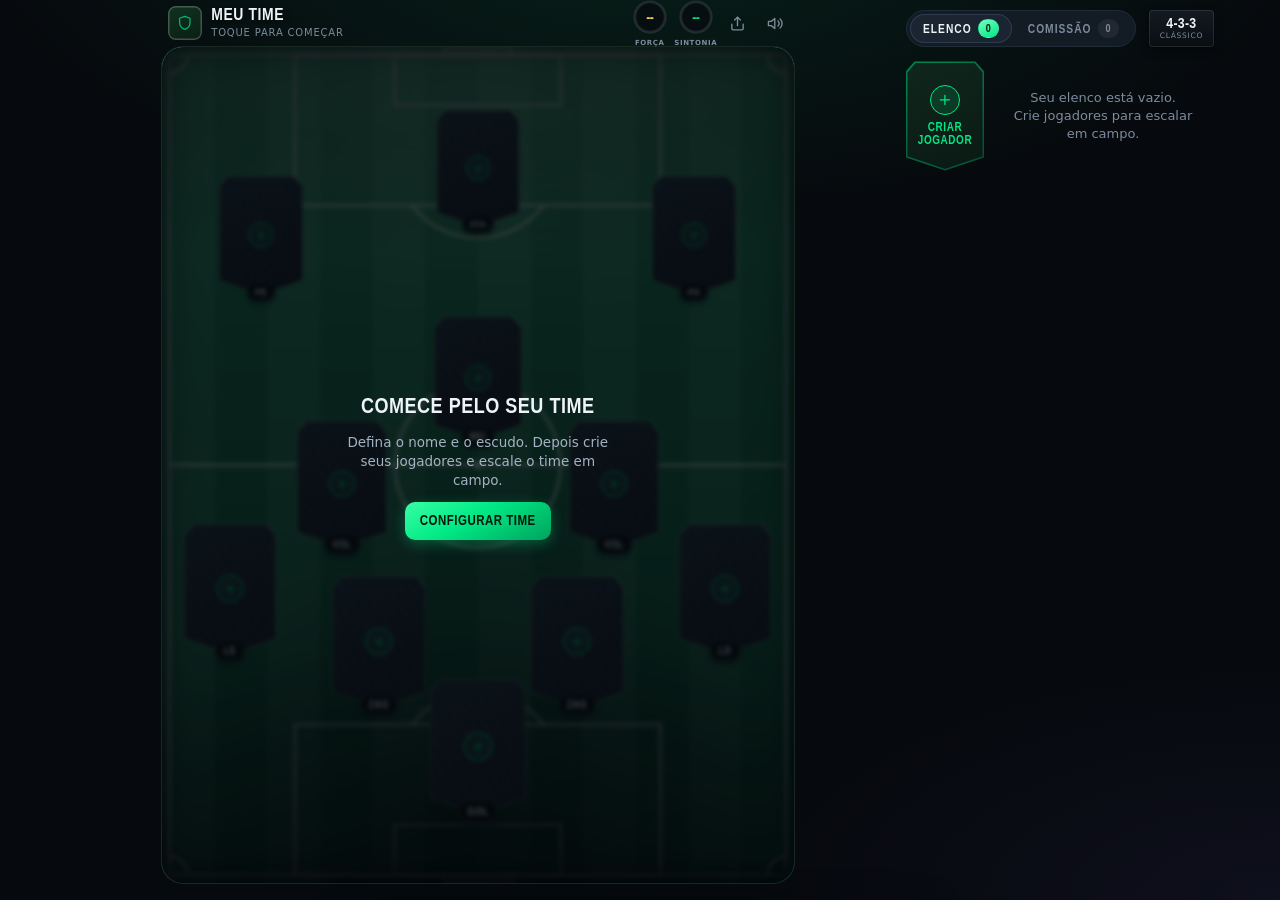
==== commit 13fe3b3d: "O círculo do meio-campo volta a ser redondo Num iPhone em pé a caixa do gramado ficava em 0,57 e o d" ====
--- a/index.html
+++ b/index.html
@@ -52,7 +52,7 @@
           <span>Sintonia</span>
         </button>
 
-        <button class="btn-hud" id="btn-compartilhar" aria-label="Compartilhar o time"></button>
+        <button class="btn-hud" id="btn-compartilhar" aria-label="Compartilhar a escalação"></button>
 
         <button class="btn-som" id="btn-som" aria-label="Trilha sonora"></button>
       </div>
@@ -62,42 +62,10 @@
         <div class="gramado" id="gramado">
         <div class="gramado-fundo">
           <div class="grama"></div>
-          <svg class="linhas" viewBox="0 0 680 907" preserveAspectRatio="none" aria-hidden="true">
-            <defs>
-              <clipPath id="recorte-meio"><circle cx="340" cy="453.5" r="89" /></clipPath>
-            </defs>
-
-            <image id="escudo-campo" class="escudo-campo" x="251" y="364.5" width="178" height="178"
-                   clip-path="url(#recorte-meio)" preserveAspectRatio="xMidYMid slice" />
-
-            <g class="linha-campo">
-              <rect x="8" y="8" width="664" height="891" />
-              <line x1="8" y1="453.5" x2="672" y2="453.5" />
-              <circle cx="340" cy="453.5" r="89" />
-
-              <rect x="143.2" y="8" width="393.6" height="162" />
-              <rect x="250.5" y="8" width="179" height="54" />
-              <path d="M 269.3 170 A 89 89 0 0 0 410.7 170" />
-
-              <rect x="143.2" y="737" width="393.6" height="162" />
-              <rect x="250.5" y="845" width="179" height="54" />
-              <path d="M 269.3 737 A 89 89 0 0 1 410.7 737" />
-
-              <path d="M 8 28 A 20 20 0 0 0 28 8" />
-              <path d="M 652 8 A 20 20 0 0 0 672 28" />
-              <path d="M 8 879 A 20 20 0 0 1 28 899" />
-              <path d="M 652 899 A 20 20 0 0 1 672 879" />
-
-              <rect class="gol-trave" x="304" y="0" width="72" height="8" />
-              <rect class="gol-trave" x="304" y="899" width="72" height="8" />
-            </g>
-
-            <g class="marca-ponto">
-              <circle cx="340" cy="453.5" r="5" />
-              <circle cx="340" cy="116" r="5" />
-              <circle cx="340" cy="791" r="5" />
-            </g>
-          </svg>
+          <!-- as marcações são desenhadas em js/campo.js: o comprimento do
+               campo acompanha a tela, e o círculo do meio nunca estica -->
+          <svg class="linhas" id="linhas-campo" viewBox="0 0 680 907"
+               preserveAspectRatio="xMidYMid meet" aria-hidden="true"></svg>
         </div>
           <div class="slots" id="slots"></div>
         </div>
--- a/css/style.css
+++ b/css/style.css
@@ -54,7 +54,9 @@
   --brasao: 34px;
   --medalha: 38px;
   --nome-time: 17px;
-  --proporcao-campo: 0.75;
+  /* 680x907, o campo do desenho; o JS remede conforme a tela e o
+     comprimento acompanha, para o círculo do meio nunca esticar */
+  --proporcao-campo: 0.7497;
 
   /* ritmo vertical compartilhado entre o botão de tática e os indicadores,
      para as duas linhas de texto alinharem entre as três caixas */
@@ -195,25 +197,28 @@
   width: var(--brasao);
   height: var(--brasao);
   flex-shrink: 0;
-  /* escudo de verdade, não um avatar redondo */
-  clip-path: polygon(50% 0, 100% 16%, 100% 62%, 50% 100%, 0 62%, 0 16%);
-  background: linear-gradient(160deg, #2a3542, #141a22);
+  /* a marca do clube inteira, numa placa de pontas arredondadas — a mesma
+     da imagem compartilhada. O recorte em forma de brasão que morava aqui
+     comia os lados de escudo redondo e a faixa do ano de fundação. */
+  border-radius: calc(var(--brasao) * .22);
+  background: var(--fundo-marca, linear-gradient(160deg, #2a3542, #141a22));
   display: flex;
   align-items: center;
   justify-content: center;
   color: var(--texto-3);
   overflow: hidden;
 }
-/* aro do escudo, desenhado por fora para não ser cortado pelo clip */
+/* o filete que fecha a placa */
 .emblema-brasao::after {
   content: '';
   position: absolute;
   inset: 0;
-  clip-path: polygon(50% 0, 100% 16%, 100% 62%, 50% 100%, 0 62%, 0 16%);
+  border-radius: inherit;
   box-shadow: inset 0 0 0 1.5px rgba(255, 255, 255, .22);
   pointer-events: none;
 }
-.emblema-brasao img { width: 100%; height: 100%; object-fit: cover; }
+/* `contain` e não `cover`: a marca aparece como foi desenhada */
+.emblema-brasao img { width: 100%; height: 100%; object-fit: contain; padding: 7%; }
 .emblema-brasao svg { width: 46%; height: 46%; opacity: .75; }
 
 /* sem escudo definido, o emblema chama: é a porta dos dados do time */
@@ -397,12 +402,24 @@
   flex: 1;
   min-height: 0;
   display: flex;
-  justify-content: center;
-}
-
+  align-items: center;
+  justify-content: center;
+  /* contêiner de tamanho: é dele que sai a medida do gramado abaixo */
+  container-type: size;
+}
+
+/* O gramado cabe no palco pelos DOIS lados.
+
+   Antes a altura era 100% e a largura vinha da proporção, com um
+   `max-width` de reserva. Quando a largura era o limite — celular em pé —,
+   o max-width cortava a largura e a altura continuava em 100%: a caixa
+   saía fora de proporção e o desenho do campo era esticado junto,
+   achatando o círculo do meio. Com o `min`, quem manda é o lado que
+   aperta, e a proporção fica intacta.                                    */
 .gramado {
   position: relative;
-  height: 100%;
+  height: min(100cqh, calc(100cqw / var(--proporcao-campo)));
+  width: auto;
   aspect-ratio: var(--proporcao-campo);
   max-width: 100%;
   container-type: size;
@@ -437,9 +454,6 @@
 }
 .linha-campo .gol-trave { fill: rgba(255, 255, 255, .12); }
 .marca-ponto { fill: rgba(255, 255, 255, .5); }
-
-/* escudo pintado dentro do círculo central */
-.escudo-campo { opacity: .42; mix-blend-mode: luminosity; }
 
 /* vinheta e luz de estádio */
 .gramado::after {
@@ -1407,7 +1421,7 @@
 
 /* celular deitado: espaço vertical curto — enxuga o topo e o elenco */
 @media (orientation: landscape) and (max-height: 640px) {
-  :root { --hud-h: 48px; --hud-invasao: 6px; --brasao: 28px; --medalha: 36px; --nome-time: 14px; --proporcao-campo: 0.86; }
+  :root { --hud-h: 48px; --hud-invasao: 6px; --brasao: 28px; --medalha: 36px; --nome-time: 14px; }
   .coluna-elenco { width: 236px; }
   .emblema-txt small { display: none; }
   .coluna-elenco { --carta-trilho: 70px; }
@@ -1636,9 +1650,10 @@
   position: relative;
   width: 172px;
   height: 172px;
-  border-radius: 50%;
+  /* a mesma placa do emblema do placar, no tamanho da ficha */
+  border-radius: 34px;
   overflow: hidden;
-  background: var(--sup-2);
+  background: var(--fundo-marca, var(--sup-2));
   border: 2px solid rgba(255, 255, 255, .2);
   display: flex;
   flex-direction: column;
@@ -1656,7 +1671,7 @@
 }
 .escudo-grande:active { transform: scale(.96); }
 .escudo-grande svg { width: 34px; height: 34px; }
-.escudo-grande img { position: absolute; inset: 0; width: 100%; height: 100%; object-fit: cover; }
+.escudo-grande img { position: absolute; inset: 7%; width: 86%; height: 86%; object-fit: contain; }
 .escudo-grande input { display: none; }
 
 .troca-escudo {
@@ -2073,13 +2088,12 @@
    7.4em), então os dois fatores precisam manter a proporção 7.4:1.
    ========================================================= */
 
-/* Em pé o campo preenche a largura: sobra menos margem, as cartas crescem e a
-   barra (também 100%) alinha sem depender de medida nenhuma. Abaixo de 500px de
-   altura em pé (nenhum celular real) a trava de proporção volta, senão o campo
-   viraria uma faixa deitada. */
-@media (orientation: portrait) and (min-height: 500px) {
-  .gramado { aspect-ratio: auto; width: 100%; }
-}
+/* Em pé o campo preenchia a largura soltando a proporção (`aspect-ratio:
+   auto`), e o desenho ia junto: num iPhone em pé a caixa ficava em 0,57
+   contra os 0,75 do `viewBox`, e o círculo do meio saía 33% mais alto que
+   largo. Agora quem se ajusta é o COMPRIMENTO do campo — `js/campo.js`
+   remede a proporção e redesenha as marcações —, então o gramado continua
+   preenchendo a tela sem esticar nada. Nada a fazer aqui. */
 
 /* Em pé o campo é o assunto principal: garante metade da tela para ele e
    deixa elenco e comissão dividirem o resto, rolando se não couberem.
@@ -2763,11 +2777,12 @@
 }
 
 /* =========================================================
-   Compartilhar — as opções da folha
-
-   Cada opção diz numa linha o que sai do aparelho e, embaixo, o tamanho
-   do que sai: quantos jogadores vão no arquivo, quantos estão em campo na
-   imagem. Compartilhar às cegas é o que dá vontade de não compartilhar.
+   Compartilhar — a prévia e a saída
+
+   A prévia vem antes do botão: o que está na tela é exatamente o que vai
+   sair, e embaixo dela a linha diz o tamanho do que sai — a tática e
+   quantos estão em campo. Compartilhar às cegas é o que dá vontade de não
+   compartilhar.
    ========================================================= */
 
 .opcao-partilha {
@@ -2832,7 +2847,7 @@
 .opcao-seta { flex-shrink: 0; width: 20px; height: 20px; color: var(--texto-3); }
 
 /* a prévia é a promessa: o que está aqui é exatamente o que vai sair */
-.previa-partilha { margin-top: 18px; text-align: center; }
+.previa-partilha { margin-bottom: 4px; text-align: center; }
 .previa-partilha img {
   width: 100%;
   max-width: 280px;
@@ -2849,28 +2864,19 @@
   font-size: 11.5px;
   color: var(--texto-3);
 }
-.previa-vazia { padding: 28px 0; font-size: 12.5px; color: var(--texto-3); }
-
-/* substituir o time apaga o que está no aparelho: o bloco avisa em vermelho */
-.dica-bloco.perigo {
-  background: rgba(255, 84, 87, .08);
-  border-color: rgba(255, 84, 87, .32);
-}
-.dica-bloco.perigo b { color: var(--vermelho); }
-
-/* Substituir o time é destrutivo: a mesma alavanca, na cor do perigo.
-
-   O vermelho já é o que diz "isto executa e não volta" nos botões redondos;
-   uma alavanca verde para apagar o elenco inteiro estaria mentindo. */
-.deslizar.perigo::before { background: linear-gradient(90deg, #8f1f21, var(--vermelho)); }
-.deslizar.perigo .deslizar-punho { background: linear-gradient(150deg, #ff9092, var(--vermelho)); }
-.deslizar.perigo .deslizar-rastro i {
-  border-top-color: var(--vermelho);
-  border-right-color: var(--vermelho);
-}
-.deslizar.perigo.confirmado { box-shadow: inset 0 0 0 1px var(--vermelho); }
-
-/* o escudo e o nome do time que chegou são retrato, não formulário */
-.escudo-grande.estatico { cursor: default; }
-.escudo-grande.estatico:active { transform: none; }
-.entrada-titulo.estatico { border-bottom-color: transparent; cursor: default; }
+/* o vazio guarda a proporção da imagem (2:3), para a folha não pular de
+   altura quando o campo terminar de ser desenhado */
+.previa-vazia {
+  max-width: 280px;
+  aspect-ratio: 2 / 3;
+  margin: 0 auto;
+  display: flex;
+  align-items: center;
+  justify-content: center;
+  border-radius: var(--raio);
+  background: var(--sup-1);
+  box-shadow: inset 0 0 0 1px var(--borda);
+  font-size: 12.5px;
+  color: var(--texto-3);
+}
+
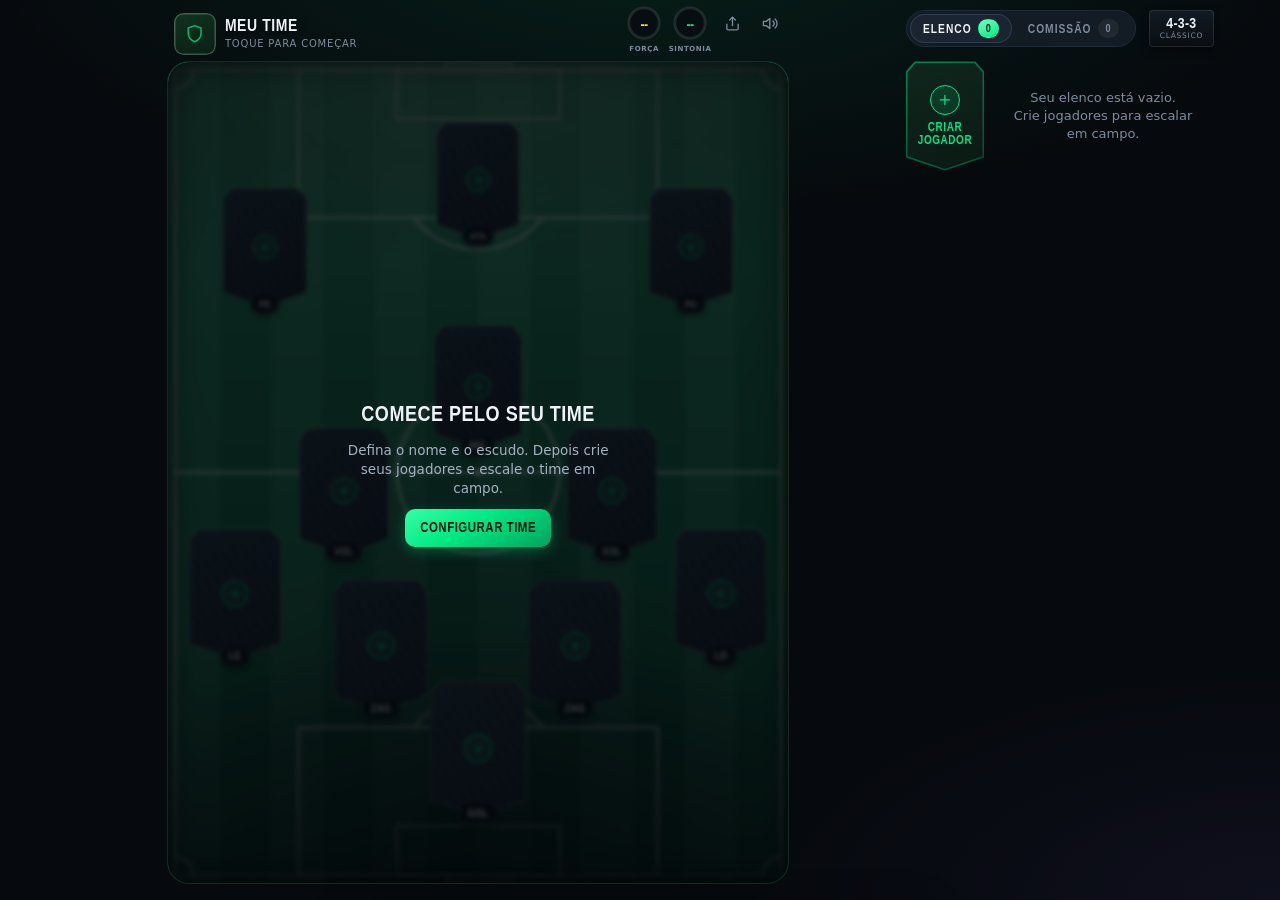
==== commit 404ffe22: "O time montado vira ficha: o fichário das escalações Tática é o desenho; escalação é o desenho com o" ====
--- a/index.html
+++ b/index.html
@@ -85,7 +85,7 @@
           </button>
         </div>
 
-        <button class="placa-tatica" id="btn-tatica" aria-label="Trocar tática">
+        <button class="placa-tatica" id="btn-tatica" aria-label="Tática e escalações guardadas">
           <b id="tatica-nome">4-3-3</b>
           <small id="tatica-variacao">Clássico</small>
         </button>
--- a/css/style.css
+++ b/css/style.css
@@ -48,10 +48,18 @@
   --baixo-seguro: env(safe-area-inset-bottom, 0px);
 
   /* HUD: uma linha só no lugar do antigo header + fileira de tiles */
-  --hud-h: 56px;
-  --hud-invasao: 10px;   /* o quanto o HUD desce por cima do gramado */
+  /* O HUD precisa caber a medalha inteira — anel, número e rótulo — mais
+     uma folga até a grama. Menos que isso e o "FORÇA"/"SINTONIA" encosta
+     na linha do campo, que era o que acontecia: a medalha mede 52 e a
+     área útil do HUD media 46, então o rótulo passava 3px para dentro do
+     gramado. A folga é (hud-h - invasão - medalha) / 2. */
+  --hud-h: 66px;
+  --hud-invasao: 5px;    /* o quanto o HUD desce por cima do gramado */
   --elenco-invasao: 14px; /* e o quanto a linha das abas sobe por cima dele */
-  --brasao: 34px;
+  --brasao: 42px;
+  /* o vão e o rótulo que a medalha tem embaixo do anel: é o que os glifos
+     do topo descontam para acompanharem o anel, e não o rótulo */
+  --medalha-rotulo: 13px;
   --medalha: 38px;
   --nome-time: 17px;
   /* 680x907, o campo do desenho; o JS remede conforme a tela e o
@@ -169,14 +177,24 @@
   z-index: 3;
   flex-shrink: 0;
   display: flex;
-  align-items: center;
+  /* Tudo alinhado pela linha de baixo: a base do escudo, a do nome do
+     clube e a dos rótulos FORÇA e SINTONIA caem na mesma linha. Centrado,
+     cada bloco parava numa altura diferente, porque a medalha (anel mais
+     rótulo) é bem mais alta que o escudo. */
+  align-items: flex-end;
   gap: 8px;
   height: calc(var(--hud-h) + var(--topo-seguro));
   padding: var(--topo-seguro) 4px 0;
   /* o gradiente morre no gramado: nada de linha separando os dois */
   margin-bottom: calc(var(--hud-invasao) * -1);
-  padding-bottom: var(--hud-invasao);
-}
+  /* a invasão mais o respiro até a grama: é o respiro que separa a linha
+     de baixo do HUD da linha do campo */
+  padding-bottom: calc(var(--hud-invasao) + 6px);
+}
+
+/* os glifos de compartilhar e som acompanham o ANEL das medalhas: descem
+   o rótulo que elas têm embaixo e param na mesma altura do anel */
+.btn-som, .btn-hud { margin-bottom: var(--medalha-rotulo); }
 
 /* ---- escudo: é ele que abre os dados do time ---- */
 
@@ -186,7 +204,8 @@
   display: flex;
   align-items: center;
   gap: 9px;
-  padding: 3px 8px 3px 3px;
+  /* sem respiro embaixo: é a base do escudo que alinha com a dos rótulos */
+  padding: 3px 8px 0 3px;
   text-align: left;
   transition: transform .14s;
 }
@@ -831,6 +850,10 @@
   /* folga no topo para a carta selecionada crescer sem ser cortada */
   padding: 15px 12px 7px;
   scroll-snap-type: x proximity;
+  /* O encaixe da rolagem alinha a carta com a BORDA do trilho, não com o
+     conteúdo: sem isto o navegador rolava os mesmos 12px do respiro e a
+     primeira carta nascia colada na beira da tela. */
+  scroll-padding-inline: 12px;
   /* casado com a carta para que trocar de aba não mexa na altura da coluna */
   min-height: calc(var(--carta-trilho) * 1.4 + 22px);
   align-items: flex-start;
@@ -1421,7 +1444,7 @@
 
 /* celular deitado: espaço vertical curto — enxuga o topo e o elenco */
 @media (orientation: landscape) and (max-height: 640px) {
-  :root { --hud-h: 48px; --hud-invasao: 6px; --brasao: 28px; --medalha: 36px; --nome-time: 14px; }
+  :root { --hud-h: 62px; --hud-invasao: 4px; --brasao: 36px; --medalha: 36px; --nome-time: 14px; }
   .coluna-elenco { width: 236px; }
   .emblema-txt small { display: none; }
   .coluna-elenco { --carta-trilho: 70px; }
@@ -1612,6 +1635,101 @@
 }
 .opcao-tatica.ativa b { color: var(--acento); }
 
+
+/* ---- fichário: as escalações guardadas ---- */
+
+.cena-guardar {
+  display: flex;
+  flex-direction: column;
+  align-items: center;
+  padding: 2px 0 4px;
+}
+.cena-guardar .ajuda { text-align: center; max-width: 300px; margin: 10px 0 0; }
+
+.lista-guardadas { display: flex; flex-direction: column; gap: 9px; }
+
+.item-guardada { display: flex; align-items: center; gap: 8px; }
+
+/* a ficha é uma linha só: o desenho da tática, o nome e o que ela mede */
+.guardada {
+  flex: 1;
+  min-width: 0;
+  display: flex;
+  align-items: center;
+  gap: 11px;
+  padding: 10px 11px;
+  border-radius: var(--raio);
+  background: var(--sup-1);
+  box-shadow: inset 0 0 0 1px var(--borda);
+  text-align: left;
+  transition: transform .14s ease, box-shadow .18s ease;
+}
+.guardada:active { transform: scale(.985); box-shadow: inset 0 0 0 1px var(--borda-clara); }
+
+.mini-guardada { width: 34px; flex-shrink: 0; border-radius: 6px; }
+.mini-guardada b { width: 4.5px; height: 4.5px; }
+/* vaga aberta na escalação guardada: a bolinha fica só marcada, não cheia */
+.mini-campo b.aberta { background: rgba(255, 255, 255, .3); box-shadow: none; }
+
+.guardada-txt { flex: 1; min-width: 0; }
+.guardada-txt b {
+  display: block;
+  font-family: var(--fonte-cond);
+  font-size: 15.5px;
+  font-weight: 800;
+  letter-spacing: .5px;
+  text-transform: uppercase;
+}
+.guardada-txt b, .guardada-txt i, .guardada-txt small {
+  white-space: nowrap;
+  overflow: hidden;
+  text-overflow: ellipsis;
+}
+.guardada-txt i {
+  display: block;
+  margin-top: 2px;
+  font-style: normal;
+  font-size: 11px;
+  font-weight: 700;
+  letter-spacing: .7px;
+  text-transform: uppercase;
+  color: var(--acento);
+}
+.guardada-txt small {
+  display: block;
+  margin-top: 3px;
+  font-size: 11.5px;
+  color: var(--texto-3);
+}
+
+/* a que já está em campo se anuncia pela borda, e a seta dá lugar ao campo */
+.item-guardada.ativa .guardada {
+  background: linear-gradient(160deg, rgba(0, 232, 132, .12), rgba(14, 21, 29, .92));
+  box-shadow: inset 0 0 0 1px var(--acento-escuro);
+}
+.item-guardada.ativa .opcao-seta { color: var(--acento); }
+
+/* tela estreita: as medidas dobram em vez de cortar o número no meio —
+   "Sintonia 10…" é pior que duas linhas */
+@media (max-width: 360px) {
+  .guardada-txt small { white-space: normal; line-height: 1.35; }
+}
+
+/* lixeira menor que a das fichas: aqui ela divide a linha com a escalação */
+.guardada-apagar {
+  flex-shrink: 0;
+  width: 36px;
+  height: 36px;
+  border-radius: 50%;
+  display: flex;
+  align-items: center;
+  justify-content: center;
+  color: rgba(255, 77, 79, .8);
+  box-shadow: inset 0 0 0 1px rgba(255, 77, 79, .28);
+  transition: transform .14s, background .15s;
+}
+.guardada-apagar svg { width: 17px; height: 17px; }
+.guardada-apagar:active { transform: scale(.9); background: rgba(255, 77, 79, .16); }
 
 /* ---- palco da carta no editor ---- */
 
@@ -2115,7 +2233,7 @@
   }
 
   /* barra e cabeçalhos mais justos, para sobrar campo */
-  :root { --hud-h: 58px; }
+  :root { --hud-h: 68px; }
   .elenco-topo { padding-bottom: 4px; }
   /* altura fixa (carta + respiro) para que trocar de aba não empurre o campo.
      Enxuta ao osso: cada pixel devolvido aqui vira campo, que é quem cresce
@@ -2126,10 +2244,13 @@
   .coluna-elenco {
     padding-top: 2px;
     padding-bottom: calc(2px + var(--baixo-seguro) * .34);
-    /* sobe por cima da borda do gramado, como o HUD desce nela: sem o vão,
-       some a faixa de fundo que aparecia entre o campo e as abas */
+    /* Sobe por cima da borda do gramado, como o HUD desce nela: sem o vão,
+       aparecia uma faixa de fundo entre o campo e as abas.
+
+       O respiro é o que passa da invasão: com os dois iguais, a aba nascia
+       exatamente na linha do campo, encostada nela. */
     margin-top: calc(var(--elenco-invasao) * -1);
-    padding-top: var(--elenco-invasao);
+    padding-top: calc(var(--elenco-invasao) + 6px);
   }
   .elenco-topo { position: relative; z-index: 3; }
   .elenco-topo { padding-bottom: 2px; }
@@ -2298,7 +2419,7 @@
 
 /* 320px de largura: o nome do clube encolhe para caber inteiro */
 @media (max-width: 340px) {
-  :root { --nome-time: 14px; --brasao: 30px; --medalha: 34px; }
+  :root { --nome-time: 14px; --brasao: 36px; --medalha: 34px; }
   .emblema-txt small { font-size: 9px; }
 }
 
@@ -2847,23 +2968,43 @@
 .opcao-seta { flex-shrink: 0; width: 20px; height: 20px; color: var(--texto-3); }
 
 /* a prévia é a promessa: o que está aqui é exatamente o que vai sair */
-.previa-partilha { margin-bottom: 4px; text-align: center; }
+.previa-partilha { margin-bottom: 10px; text-align: center; }
+
+.previa-quadro {
+  position: relative;
+  display: inline-block;
+  max-width: 280px;
+  line-height: 0;
+}
 .previa-partilha img {
   width: 100%;
-  max-width: 280px;
-  margin: 0 auto;
   border-radius: var(--raio);
   box-shadow: var(--sombra);
   /* a única imagem do app que quer o menu do sistema: é segurando nela que
      se salva na galeria, sem passar pela folha de partilha */
   -webkit-touch-callout: default;
 }
-.previa-partilha small {
-  display: block;
-  margin-top: 9px;
-  font-size: 11.5px;
-  color: var(--texto-3);
-}
+
+/* "Segure para salvar" sem escrever "segure para salvar": o ponto de toque
+   com as ondas, e a seta de baixar ao lado. O selo não recebe toque —
+   quem precisa sentir o dedo parado é a imagem debaixo dele. */
+.previa-selo {
+  position: absolute;
+  right: 8px;
+  bottom: 8px;
+  display: flex;
+  align-items: center;
+  gap: 5px;
+  padding: 6px 9px;
+  border-radius: 999px;
+  background: rgba(5, 9, 13, .72);
+  box-shadow: inset 0 0 0 1px rgba(255, 255, 255, .12);
+  backdrop-filter: blur(4px);
+  color: rgba(255, 255, 255, .82);
+  pointer-events: none;
+}
+.previa-selo svg { width: 15px; height: 15px; }
+
 /* o vazio guarda a proporção da imagem (2:3), para a folha não pular de
    altura quando o campo terminar de ser desenhado */
 .previa-vazia {
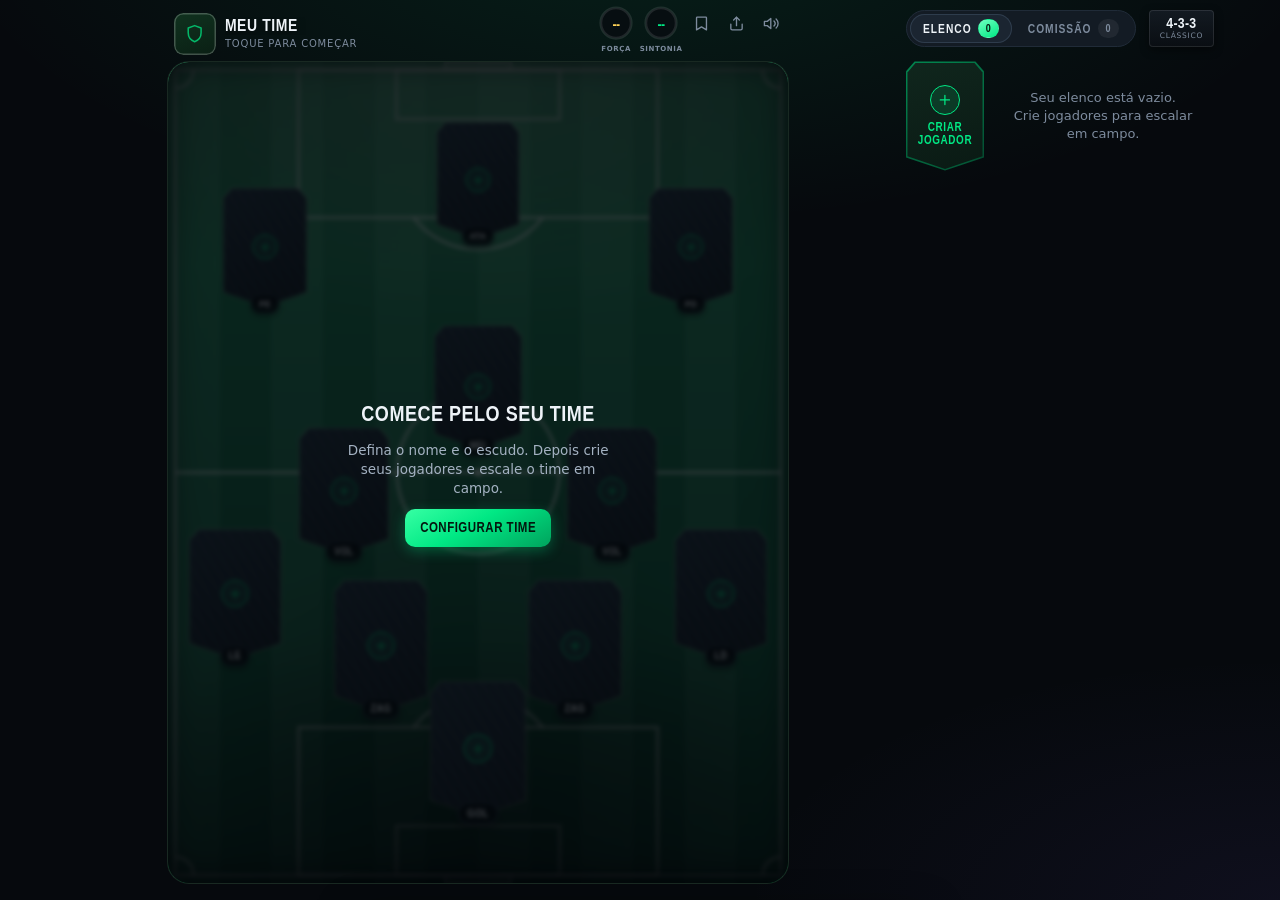
==== commit 6130d1d7: "O marcador volta ao placar: guardar tem que se ver O fichário só se abria atrás da placa da tática, " ====
--- a/index.html
+++ b/index.html
@@ -51,6 +51,8 @@
           <b id="valor-encaixe">--</b>
           <span>Sintonia</span>
         </button>
+
+        <button class="btn-hud" id="btn-escalacoes" aria-label="Minhas escalações"></button>
 
         <button class="btn-hud" id="btn-compartilhar" aria-label="Compartilhar a escalação"></button>
 
--- a/css/style.css
+++ b/css/style.css
@@ -182,7 +182,9 @@
      cada bloco parava numa altura diferente, porque a medalha (anel mais
      rótulo) é bem mais alta que o escudo. */
   align-items: flex-end;
-  gap: 8px;
+  /* apertado de propósito: o placar tem cinco controles e o nome do clube
+     disputa a mesma linha. Cada ponto de vão aqui é ponto de nome ali. */
+  gap: 7px;
   height: calc(var(--hud-h) + var(--topo-seguro));
   padding: var(--topo-seguro) 4px 0;
   /* o gradiente morre no gramado: nada de linha separando os dois */
@@ -390,7 +392,7 @@
 
 .btn-som, .btn-hud {
   flex-shrink: 0;
-  width: 30px;
+  width: 28px;
   height: var(--medalha);
   display: flex;
   align-items: center;
